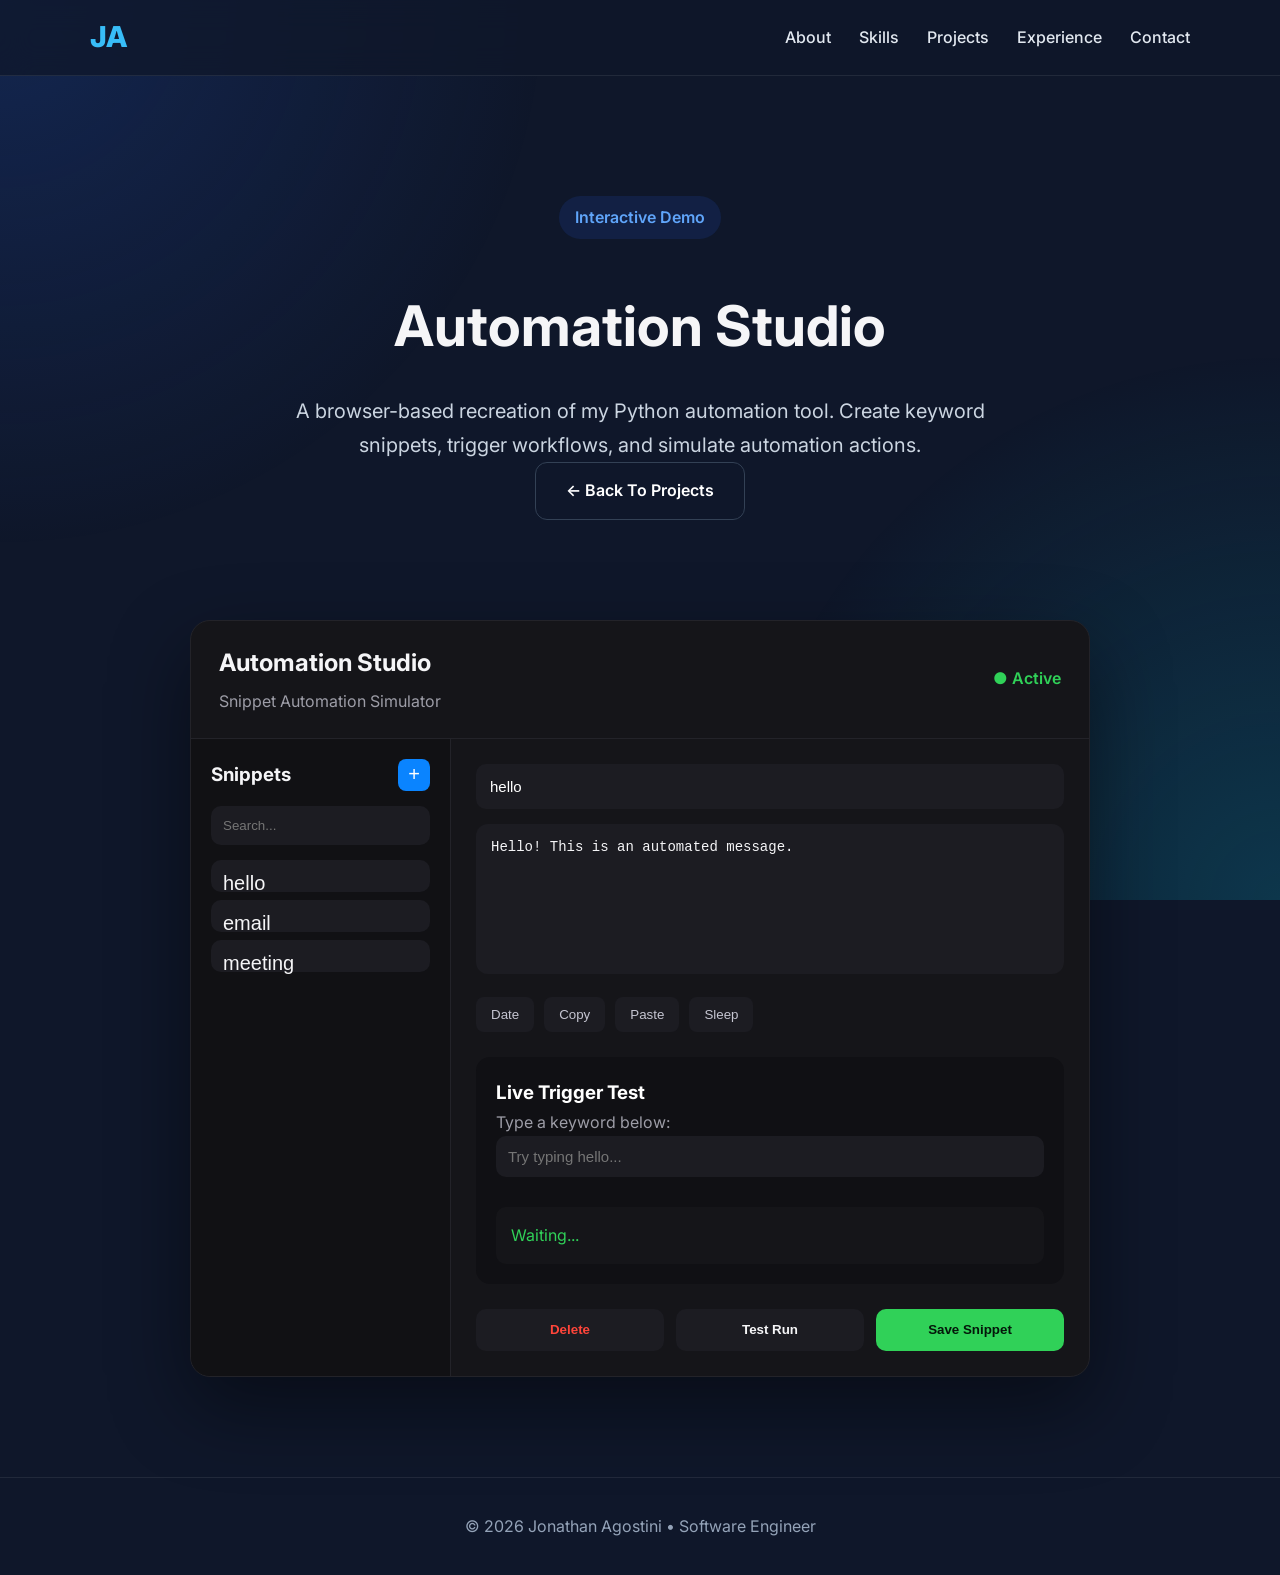
==== automation-studio/index.html @ 2609ab25 "Update index.html header to include title" ====
<!DOCTYPE html>
<html lang="en">
<head>
<meta charset="UTF-8">
<meta name="viewport" content="width=device-width, initial-scale=1.0">

<title>Automation Studio Demo | Jonathan Agostini</title>

<link rel="stylesheet" href="../style.css">
<link rel="stylesheet" href="style.css">

<link rel="preconnect" href="https://fonts.googleapis.com">
<link href="https://fonts.googleapis.com/css2?family=Inter:wght@300;400;500;600;700;800&display=swap" rel="stylesheet">

</head>


<body>


<header class="navbar">

<div class="container">

<h2 class="logo">
JA
</h2>


<nav>

<a href="../index.html#about">About</a>
<a href="../index.html#skills">Skills</a>
<a href="../index.html#projects">Projects</a>
<a href="../index.html#experience">Experience</a>
<a href="../index.html#contact">Contact</a>

</nav>


</div>

</header>





<section class="demo-header">


<div class="container">


<p class="tag">
Interactive Demo
</p>


<h1>
Automation Studio
</h1>


<p class="subtitle">

A browser-based recreation of my Python automation tool.
Create keyword snippets, trigger workflows, and simulate automation actions.

</p>


<a href="../index.html#projects" class="btn secondary">
← Back To Projects
</a>


</div>


</section>






<section class="demo-section">


<div class="automation-window">


<div class="window-header">


<div>

<h2>
Automation Studio
</h2>

<p>
Snippet Automation Simulator
</p>

</div>



<div class="status">

<span id="statusDot">
●
</span>

<span id="statusText">
Active
</span>

</div>


</div>






<div class="studio-body">



<!-- SIDEBAR -->

<div class="sidebar">


<div class="sidebar-title">

<h3>
Snippets
</h3>

<button onclick="newSnippet()">
+
</button>


</div>



<input 
id="search"
placeholder="Search..."
onkeyup="searchSnippets()"
>



<div id="snippetList">


<button onclick="loadSnippet('hello')">
hello
</button>


<button onclick="loadSnippet('email')">
email
</button>


<button onclick="loadSnippet('meeting')">
meeting
</button>



</div>


</div>







<!-- EDITOR -->


<div class="editor">


<input 
id="keyword"
placeholder="Enter Keyword..."
value="hello"
>


<textarea id="script">

Hello! This is an automated message.

</textarea>




<div class="actions">


<button onclick="insertCommand('{date}')">
Date
</button>


<button onclick="insertCommand('{ctrl+c}')">
Copy
</button>


<button onclick="insertCommand('{ctrl+v}')">
Paste
</button>


<button onclick="insertCommand('{sleep:1}')">
Sleep
</button>


</div>





<div class="preview">


<h3>
Live Trigger Test
</h3>


<p>
Type a keyword below:
</p>


<input 
id="triggerBox"
placeholder="Try typing hello..."
onkeyup="checkTrigger()"
>


<div id="result">

Waiting...

</div>


</div>







<div class="buttons">


<button class="delete">
Delete
</button>


<button onclick="testRun()">
Test Run
</button>


<button class="save"
onclick="saveSnippet()">
Save Snippet
</button>


</div>




</div>


</div>


</div>



</section>







<footer>


<div class="container">


<p>
© 2026 Jonathan Agostini • Software Engineer
</p>


</div>


</footer>




<script src="script.js"></script>

</body>

</html>
---- style.css ----
/* ===========================
   Jonathan Agostini Portfolio
   style.css
=========================== */


/* ===========================
   Reset
=========================== */

*{
    margin:0;
    padding:0;
    box-sizing:border-box;
}


html{
    scroll-behavior:smooth;
}


body{

    font-family:'Inter',sans-serif;

    background:#0f172a;

    color:#f8fafc;

    line-height:1.7;

    overflow-x:hidden;

}



/* ===========================
   Background Glow
=========================== */


body::before{

    content:"";

    position:fixed;

    inset:0;

    background:
        radial-gradient(circle at top left,#2563eb33,transparent 35%),
        radial-gradient(circle at bottom right,#06b6d433,transparent 35%);

    z-index:-1;

}



/* ===========================
   Container
=========================== */


.container{

    width:min(1100px,90%);

    margin:auto;

}



/* ===========================
   Navigation
=========================== */


.navbar{

    position:sticky;

    top:0;

    z-index:1000;

    backdrop-filter:blur(15px);

    background:rgba(15,23,42,.75);

    border-bottom:1px solid rgba(255,255,255,.08);

}



.navbar .container{

    display:flex;

    justify-content:space-between;

    align-items:center;

    height:75px;

}



.logo{

    color:#38bdf8;

    font-size:1.8rem;

    font-weight:800;

}



nav{

    display:flex;

    gap:28px;

}



nav a{

    text-decoration:none;

    color:#e2e8f0;

    font-weight:500;

    transition:.3s;

}



nav a:hover,
nav a.active{

    color:#38bdf8;

}



/* ===========================
   Hero Section
=========================== */


.hero{

    min-height:85vh;

    display:flex;

    align-items:center;

}



.hero-content{

    display:flex;

    align-items:center;

}



.hero-text{

    max-width:750px;

}



.tag{

    display:inline-block;

    background:#2563eb22;

    color:#60a5fa;

    padding:8px 16px;

    border-radius:999px;

    font-weight:600;

    margin-bottom:20px;

}



.hero h1{

    font-size:4.2rem;

    line-height:1.05;

    margin-bottom:25px;

}



.subtitle{

    color:#cbd5e1;

    font-size:1.25rem;

    margin-bottom:40px;

    max-width:650px;

}



.hero-buttons{

    display:flex;

    gap:20px;

    flex-wrap:wrap;

}



/* ===========================
   Buttons
=========================== */


.btn{

    position:relative;

    overflow:hidden;

    display:inline-flex;

    align-items:center;

    justify-content:center;

    text-decoration:none;

    padding:14px 30px;

    border-radius:12px;

    font-weight:600;

    transition:.3s;

}



.primary{

    background:#2563eb;

    color:white;

}



.primary:hover{

    transform:translateY(-3px);

    background:#3b82f6;

    box-shadow:0 10px 25px rgba(37,99,235,.45);

}



.secondary{

    border:1px solid #334155;

    color:white;

}



.secondary:hover{

    background:#1e293b;

    transform:translateY(-3px);

}



/* ===========================
   Sections
=========================== */


.section{

    padding:90px 0;

}



.section h2{

    font-size:2.3rem;

    margin-bottom:40px;

}



/* ===========================
   Cards
=========================== */


.card,
.skill-card,
.highlight,
.timeline-item{

    background:#16213b;

    border:1px solid rgba(255,255,255,.08);

    border-radius:20px;

    transition:.35s;

}



.card:hover,
.skill-card:hover,
.highlight:hover,
.timeline-item:hover{

    transform:translateY(-6px);

    border-color:#2563eb;

    box-shadow:0 15px 35px rgba(37,99,235,.15);

}



/* ===========================
   About Card
=========================== */


.card{

    padding:35px;

    backdrop-filter:blur(20px);

}



.card p{

    margin-bottom:18px;

}



.muted{

    color:#94a3b8;

}



/* ===========================
   Skills
=========================== */


.skills-grid{

    display:grid;

    grid-template-columns:repeat(auto-fit,minmax(240px,1fr));

    gap:25px;

}



.skill-card{

    padding:30px;

}



.skill-card h3{

    color:#38bdf8;

    margin-bottom:18px;

}



.skill-card ul{

    padding-left:18px;

}



.skill-card li{

    margin-bottom:10px;

}

/* ===========================
   Projects / Highlights
=========================== */


.highlight-grid{

    display:grid;

    grid-template-columns:repeat(auto-fit,minmax(300px,1fr));

    gap:28px;

    align-items:stretch;

}



.highlight{

    display:flex;

    flex-direction:column;

    padding:30px;

    min-height:390px;

}



/* Project Titles */


.highlight h3{

    color:#38bdf8;

    margin-bottom:18px;

    font-size:1.35rem;

}



/* Project Text */


.highlight p{

    color:#cbd5e1;

    margin-bottom:18px;

}



.highlight strong{

    color:white;

}



/* ===========================
   Technology Badges
=========================== */


.tech-list{

    display:flex;

    flex-wrap:wrap;

    gap:8px;

    margin-top:5px;

    margin-bottom:25px;

}



.tech-list span{

    background:#2563eb22;

    color:#60a5fa;

    padding:6px 12px;

    border-radius:999px;

    font-size:.82rem;

    font-weight:600;

    border:1px solid rgba(96,165,250,.25);

}



/* ===========================
   Project Buttons Fix
=========================== */


.highlight .btn{

    margin-top:20px;

    align-self:flex-start;

}



.highlight .btn.primary{

    min-width:165px;

}



/* ===========================
   Timeline
=========================== */


.timeline{

    display:flex;

    flex-direction:column;

    gap:30px;

}



.timeline-item{

    padding:30px;

    border-left:5px solid #2563eb;

}



.timeline-item h3{

    margin-bottom:5px;

}



.company{

    display:block;

    color:#38bdf8;

    font-weight:600;

    margin-top:8px;

}



.date{

    display:block;

    color:#94a3b8;

    margin:8px 0 20px;

}



.timeline ul{

    padding-left:20px;

}



.timeline li{

    margin-bottom:12px;

    color:#dbe4ef;

}



/* ===========================
   Contact
=========================== */


.contact-card{

    text-align:center;

}



.contact-card p{

    color:#cbd5e1;

    margin-bottom:18px;

}



.contact-buttons{

    margin-top:30px;

    display:flex;

    justify-content:center;

    gap:20px;

    flex-wrap:wrap;

}



/* ===========================
   Footer
=========================== */


footer{

    border-top:1px solid rgba(255,255,255,.08);

    padding:35px 20px;

    text-align:center;

    color:#94a3b8;

}



/* ===========================
   Scrollbar
=========================== */


::-webkit-scrollbar{

    width:10px;

}



::-webkit-scrollbar-track{

    background:#0f172a;

}



::-webkit-scrollbar-thumb{

    background:#2563eb;

    border-radius:10px;

}



::-webkit-scrollbar-thumb:hover{

    background:#3b82f6;

}



/* ===========================
   Scroll Animations
=========================== */


.hidden{

    opacity:0;

    transform:translateY(40px);

    transition:

        opacity .8s ease,

        transform .8s ease;

}



.show{

    opacity:1;

    transform:translateY(0);

}



/* ===========================
   Button Ripple
=========================== */


.ripple{

    position:absolute;

    border-radius:50%;

    transform:scale(0);

    animation:ripple .6s linear;

    background:rgba(255,255,255,.35);

    pointer-events:none;

}



@keyframes ripple{


    to{

        transform:scale(4);

        opacity:0;

    }

}



/* ===========================
   Scroll To Top
=========================== */


.scroll-top{

    position:fixed;

    bottom:25px;

    right:25px;

    width:48px;

    height:48px;

    border:none;

    border-radius:50%;

    background:#2563eb;

    color:white;

    font-size:22px;

    cursor:pointer;

    opacity:0;

    pointer-events:none;

    transition:.3s;

    z-index:999;

}



.scroll-top.visible{

    opacity:1;

    pointer-events:auto;

}



.scroll-top:hover{

    background:#3b82f6;

    transform:translateY(-4px);

}

/* ===========================
   Responsive Tablet
=========================== */


@media(max-width:900px){


    .hero h1{

        font-size:3rem;

    }



    .subtitle{

        font-size:1.1rem;

    }



    nav{

        gap:16px;

    }



    .highlight-grid{

        grid-template-columns:1fr;

    }


}



/* ===========================
   Responsive Mobile
=========================== */


@media(max-width:700px){


    .navbar .container{


        flex-direction:column;


        height:auto;


        padding:18px 0;


        gap:15px;


    }



    nav{


        flex-wrap:wrap;


        justify-content:center;


        gap:15px;


    }



    .hero{


        min-height:70vh;


        text-align:center;


    }



    .hero-content{


        justify-content:center;


    }



    .hero-buttons{


        justify-content:center;


    }



    .hero h1{


        font-size:2.5rem;


    }



    .subtitle{


        font-size:1rem;


    }



    .section{


        padding:70px 0;


    }



    .section h2{


        font-size:2rem;


    }



    .btn{


        width:100%;


        max-width:320px;


    }



    .contact-buttons{


        flex-direction:column;


        align-items:center;


    }



    .card,
    .skill-card,
    .highlight,
    .timeline-item{


        padding:24px;


    }



    .highlight{


        min-height:auto;


    }


}



/* ===========================
   Small Phones
=========================== */


@media(max-width:480px){


    .container{

        width:92%;

    }



    .hero h1{

        font-size:2.1rem;

    }



    .logo{

        font-size:1.5rem;

    }



    nav a{

        font-size:.9rem;

    }



    .section h2{

        font-size:1.8rem;

    }



    .scroll-top{

        width:42px;

        height:42px;

        font-size:18px;

        right:18px;

        bottom:18px;

    }


}
---- automation-studio/style.css ----
Auto tool style
/* ===================================
   AUTOMATION STUDIO DEMO PAGE
   =================================== */


body {
    background: #0b0b0f;
}




/* HEADER */

.demo-header {
    padding: 120px 0 60px;
    text-align: center;
}


.demo-header h1 {
    font-size: 56px;
    margin: 20px 0;
    color: #f5f5f7;
}


.demo-header .subtitle {
    max-width: 700px;
    margin: auto;
}





/* DEMO SECTION */

.demo-section {

    padding: 40px 0 100px;

}





/* MAIN APP WINDOW */

.automation-window {

    width: 900px;
    max-width: 95%;

    margin:auto;

    background:#151519;

    border:1px solid #232329;

    border-radius:20px;

    overflow:hidden;

    box-shadow:
    0 30px 80px rgba(0,0,0,.45);

}







/* WINDOW HEADER */

.window-header {

    display:flex;

    justify-content:space-between;

    align-items:center;

    padding:22px 28px;

    border-bottom:1px solid #232329;

}



.window-header h2 {

    color:#f5f5f7;

    margin:0;

}



.window-header p {

    color:#9d9da7;

    margin-top:5px;

}





.status {

    color:#30d158;

    font-weight:600;

}


#statusDot {

    color:#30d158;

}





/* APP BODY */

.studio-body {

    display:flex;

    min-height:500px;

}





/* SIDEBAR */

.sidebar {

    width:260px;

    background:#111114;

    border-right:1px solid #232329;

    padding:20px;

}





.sidebar-title {

    display:flex;

    justify-content:space-between;

    align-items:center;

}



.sidebar h3 {

    color:#f5f5f7;

}



.sidebar button {

    background:#0a84ff;

    border:none;

    color:white;

    width:32px;

    height:32px;

    border-radius:8px;

    cursor:pointer;

    font-size:20px;

}




.sidebar input {

    width:100%;

    box-sizing:border-box;

    margin:15px 0;

    padding:12px;

    background:#1c1c22;

    border:none;

    border-radius:10px;

    color:white;

}





#snippetList button {


    width:100%;

    text-align:left;

    margin-bottom:8px;

    background:#1c1c22;

    color:#f5f5f7;

    border:none;

    padding:12px;

    border-radius:10px;

    cursor:pointer;

    transition:.2s;

}



#snippetList button:hover {

    background:#0a84ff;

}








/* EDITOR */

.editor {

    flex:1;

    padding:25px;

}




.editor input {


    width:100%;

    box-sizing:border-box;

    padding:14px;

    background:#1c1c22;

    color:white;

    border:none;

    border-radius:10px;

    margin-bottom:15px;

    font-size:15px;

}




textarea {


    width:100%;

    height:150px;

    box-sizing:border-box;

    resize:none;

    background:#1c1c22;

    color:#f5f5f7;

    border:none;

    border-radius:12px;

    padding:15px;

    font-family:monospace;

    font-size:14px;

}





/* ACTION BUTTONS */


.actions {

    display:flex;

    gap:10px;

    margin-top:15px;

    flex-wrap:wrap;

}



.actions button {


    background:#1c1c22;

    border:none;

    color:#c5c5d1;

    padding:10px 15px;

    border-radius:8px;

    cursor:pointer;

}



.actions button:hover {

    background:#0a84ff;

    color:white;

}








/* TEST AREA */


.preview {


    margin-top:25px;

    background:#101014;

    border-radius:14px;

    padding:20px;

}



.preview h3 {

    color:white;

}



.preview p {

    color:#9d9da7;

}




.preview input {


    width:100%;

    box-sizing:border-box;

    padding:12px;

    background:#1c1c22;

    border:none;

    border-radius:10px;

    color:white;

}





#result {


    margin-top:15px;

    padding:15px;

    border-radius:10px;

    background:#151519;

    color:#30d158;

    min-height:20px;

}









/* BOTTOM BUTTONS */


.buttons {

    display:flex;

    gap:12px;

    margin-top:25px;

}



.buttons button {


    flex:1;

    height:42px;

    border:none;

    border-radius:10px;

    cursor:pointer;

    font-weight:600;

}




.delete {

    background:#1c1c22;

    color:#ff453a;

}



.buttons button:nth-child(2){

    background:#1c1c22;

    color:#f5f5f7;

}



.save {

    background:#30d158;

    color:#04170a;

}






/* MOBILE */

@media(max-width:800px){


.studio-body {

    flex-direction:column;

}



.sidebar {

    width:auto;

    border-right:none;

    border-bottom:1px solid #232329;

}


.demo-header h1 {

    font-size:40px;

}


}
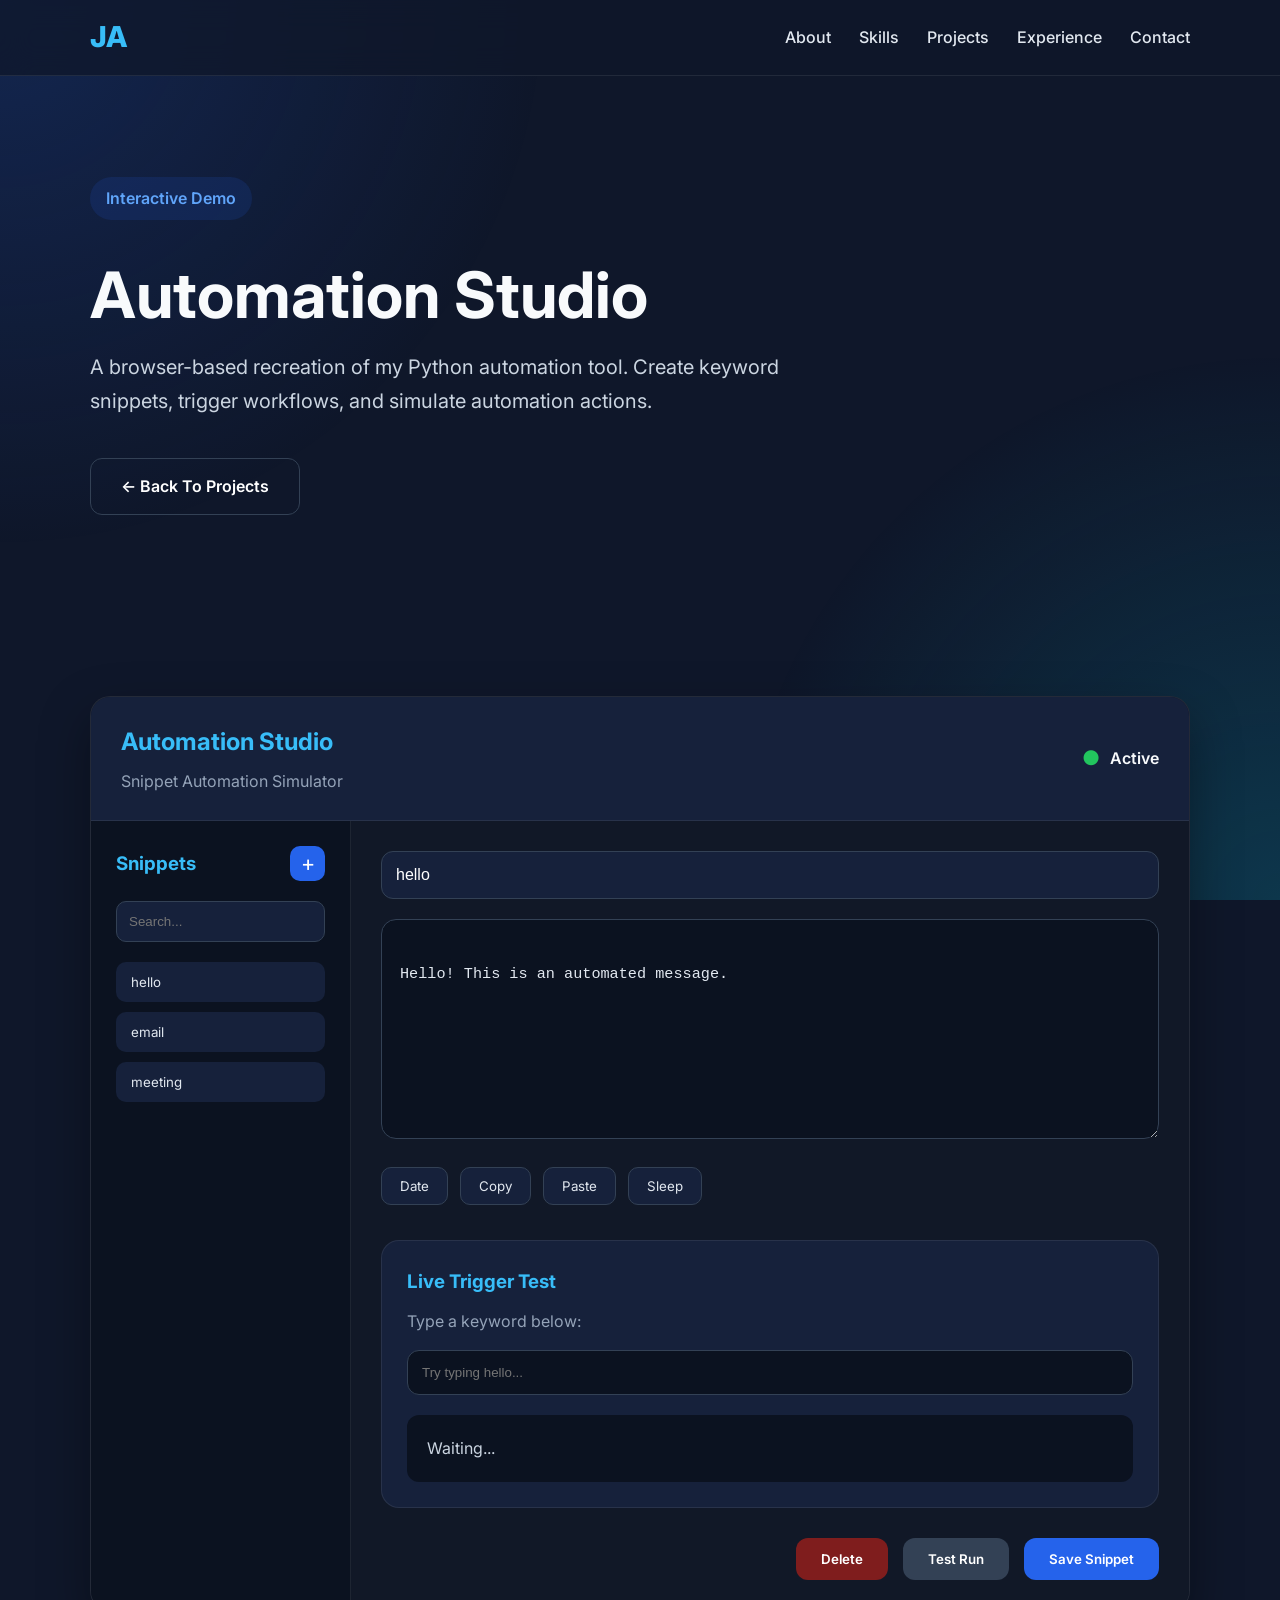
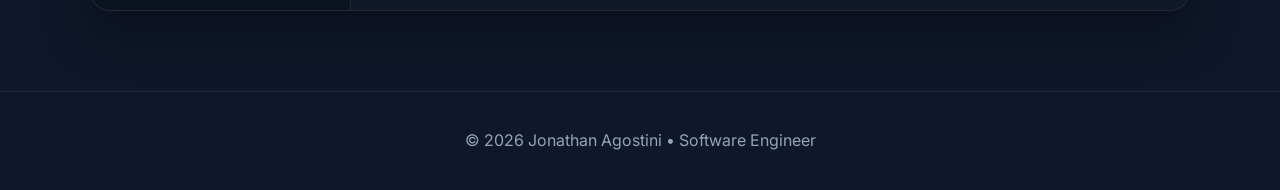
==== commit c124002e: "Add onclick handler to delete button" ====
--- a/automation-studio/index.html
+++ b/automation-studio/index.html
@@ -280,7 +280,9 @@
 <div class="buttons">
 
 
-<button class="delete">
+<button 
+class="delete"
+onclick="deleteSnippet()">
 Delete
 </button>
 
--- a/automation-studio/style.css
+++ b/automation-studio/style.css
@@ -1,83 +1,128 @@
-Auto tool style
-/* ===================================
-   AUTOMATION STUDIO DEMO PAGE
-   =================================== */
-
-
-body {
-    background: #0b0b0f;
-}
-
-
-
-
-/* HEADER */
-
-.demo-header {
-    padding: 120px 0 60px;
-    text-align: center;
-}
-
-
-.demo-header h1 {
-    font-size: 56px;
-    margin: 20px 0;
-    color: #f5f5f7;
-}
-
-
-.demo-header .subtitle {
-    max-width: 700px;
-    margin: auto;
-}
-
-
-
-
-
-/* DEMO SECTION */
-
-.demo-section {
-
-    padding: 40px 0 100px;
-
-}
-
-
-
-
-
-/* MAIN APP WINDOW */
-
-.automation-window {
-
-    width: 900px;
-    max-width: 95%;
+/* ===========================
+   Automation Studio Demo
+   style.css
+=========================== */
+
+
+/* ===========================
+   Reset
+=========================== */
+
+*{
+
+    margin:0;
+
+    padding:0;
+
+    box-sizing:border-box;
+
+}
+
+
+html{
+
+    scroll-behavior:smooth;
+
+}
+
+
+body{
+
+    font-family:'Inter',sans-serif;
+
+    background:#0f172a;
+
+    color:#f8fafc;
+
+    line-height:1.7;
+
+}
+
+
+
+/* ===========================
+   Demo Header
+=========================== */
+
+
+.demo-header{
+
+    min-height:60vh;
+
+    display:flex;
+
+    align-items:center;
+
+}
+
+
+
+.demo-header h1{
+
+    font-size:4rem;
+
+    line-height:1.1;
+
+    margin:20px 0;
+
+}
+
+
+
+.demo-header .subtitle{
+
+    max-width:700px;
+
+}
+
+
+
+/* ===========================
+   Demo Section
+=========================== */
+
+
+.demo-section{
+
+    padding:80px 0;
+
+}
+
+
+
+/* ===========================
+   Automation Window
+=========================== */
+
+
+.automation-window{
+
+    width:min(1100px,95%);
 
     margin:auto;
 
-    background:#151519;
-
-    border:1px solid #232329;
+    background:#111827;
 
     border-radius:20px;
 
     overflow:hidden;
 
+    border:1px solid rgba(255,255,255,.08);
+
     box-shadow:
-    0 30px 80px rgba(0,0,0,.45);
-
-}
-
-
-
-
-
-
-
-/* WINDOW HEADER */
-
-.window-header {
+
+        0 20px 50px rgba(0,0,0,.35);
+
+}
+
+
+
+/* ===========================
+   Window Header
+=========================== */
+
+
+.window-header{
 
     display:flex;
 
@@ -85,495 +130,953 @@
 
     align-items:center;
 
-    padding:22px 28px;
-
-    border-bottom:1px solid #232329;
-
-}
-
-
-
-.window-header h2 {
-
-    color:#f5f5f7;
-
-    margin:0;
-
-}
-
-
-
-.window-header p {
-
-    color:#9d9da7;
-
-    margin-top:5px;
-
-}
-
-
-
-
-
-.status {
-
-    color:#30d158;
+    padding:25px 30px;
+
+    background:#16213b;
+
+    border-bottom:1px solid rgba(255,255,255,.08);
+
+}
+
+
+
+.window-header h2{
+
+    color:#38bdf8;
+
+    margin-bottom:5px;
+
+}
+
+
+
+.window-header p{
+
+    color:#94a3b8;
+
+}
+
+
+
+/* ===========================
+   Status Indicator
+=========================== */
+
+
+.status{
+
+    display:flex;
+
+    align-items:center;
+
+    gap:10px;
 
     font-weight:600;
 
 }
 
 
-#statusDot {
-
-    color:#30d158;
-
-}
-
-
-
-
-
-/* APP BODY */
-
-.studio-body {
+
+#statusDot{
+
+    color:#22c55e;
+
+    font-size:20px;
+
+}
+
+
+
+
+
+/* ===========================
+   Studio Layout
+=========================== */
+
+
+.studio-body{
+
+    display:grid;
+
+    grid-template-columns:260px 1fr;
+
+    min-height:600px;
+
+}
+
+
+
+/* ===========================
+   Sidebar
+=========================== */
+
+
+.sidebar{
+
+    background:#0b1220;
+
+    padding:25px;
+
+    border-right:1px solid rgba(255,255,255,.08);
+
+}
+
+
+
+.sidebar-title{
 
     display:flex;
 
-    min-height:500px;
-
-}
-
-
-
-
-
-/* SIDEBAR */
-
-.sidebar {
-
-    width:260px;
-
-    background:#111114;
-
-    border-right:1px solid #232329;
+    justify-content:space-between;
+
+    align-items:center;
+
+    margin-bottom:20px;
+
+}
+
+
+
+.sidebar-title h3{
+
+    color:#38bdf8;
+
+}
+
+
+
+.sidebar-title button{
+
+    width:35px;
+
+    height:35px;
+
+    border-radius:10px;
+
+    border:none;
+
+    background:#2563eb;
+
+    color:white;
+
+    font-size:22px;
+
+    cursor:pointer;
+
+    transition:.3s;
+
+}
+
+
+
+.sidebar-title button:hover{
+
+    background:#3b82f6;
+
+}
+
+
+
+/* ===========================
+   Search
+=========================== */
+
+
+#search{
+
+    width:100%;
+
+    padding:12px;
+
+    border-radius:10px;
+
+    border:1px solid #334155;
+
+    background:#16213b;
+
+    color:white;
+
+    margin-bottom:20px;
+
+}
+
+
+
+#search:focus{
+
+    outline:none;
+
+    border-color:#38bdf8;
+
+}
+
+
+
+/* ===========================
+   Snippet List
+=========================== */
+
+
+#snippetList{
+
+    display:flex;
+
+    flex-direction:column;
+
+    gap:10px;
+
+}
+
+
+
+#snippetList button{
+
+    text-align:left;
+
+    padding:12px 15px;
+
+    border-radius:10px;
+
+    border:none;
+
+    background:#16213b;
+
+    color:#e2e8f0;
+
+    cursor:pointer;
+
+    transition:.3s;
+
+}
+
+
+
+#snippetList button:hover{
+
+    background:#2563eb;
+
+}
+
+/* ===========================
+   Editor
+=========================== */
+
+
+.editor{
+
+    padding:30px;
+
+    background:#111827;
+
+}
+
+
+
+/* ===========================
+   Inputs
+=========================== */
+
+
+#keyword{
+
+    width:100%;
+
+    padding:14px;
+
+    margin-bottom:20px;
+
+    border-radius:12px;
+
+    border:1px solid #334155;
+
+    background:#16213b;
+
+    color:white;
+
+    font-size:1rem;
+
+}
+
+
+
+#keyword:focus{
+
+    outline:none;
+
+    border-color:#38bdf8;
+
+}
+
+
+
+
+
+/* ===========================
+   Script Text Area
+=========================== */
+
+
+#script{
+
+    width:100%;
+
+    height:220px;
+
+    resize:vertical;
+
+    padding:18px;
+
+    border-radius:15px;
+
+    border:1px solid #334155;
+
+    background:#0b1220;
+
+    color:#e2e8f0;
+
+    font-family:monospace;
+
+    font-size:.95rem;
+
+    line-height:1.6;
+
+}
+
+
+
+#script:focus{
+
+    outline:none;
+
+    border-color:#2563eb;
+
+}
+
+
+
+
+
+/* ===========================
+   Command Buttons
+=========================== */
+
+
+.actions{
+
+    display:flex;
+
+    flex-wrap:wrap;
+
+    gap:12px;
+
+    margin-top:20px;
+
+}
+
+
+
+.actions button{
+
+    padding:10px 18px;
+
+    border-radius:10px;
+
+    border:1px solid #334155;
+
+    background:#16213b;
+
+    color:#e2e8f0;
+
+    cursor:pointer;
+
+    transition:.3s;
+
+}
+
+
+
+.actions button:hover{
+
+    background:#2563eb;
+
+    border-color:#2563eb;
+
+}
+
+
+
+
+
+/* ===========================
+   Live Preview
+=========================== */
+
+
+.preview{
+
+    margin-top:35px;
+
+    padding:25px;
+
+    background:#16213b;
+
+    border-radius:18px;
+
+    border:1px solid rgba(255,255,255,.08);
+
+}
+
+
+
+.preview h3{
+
+    color:#38bdf8;
+
+    margin-bottom:10px;
+
+}
+
+
+
+.preview p{
+
+    color:#94a3b8;
+
+    margin-bottom:15px;
+
+}
+
+
+
+
+
+/* Trigger Input */
+
+
+#triggerBox{
+
+    width:100%;
+
+    padding:14px;
+
+    border-radius:12px;
+
+    border:1px solid #334155;
+
+    background:#0b1220;
+
+    color:white;
+
+    margin-bottom:20px;
+
+}
+
+
+
+#triggerBox:focus{
+
+    outline:none;
+
+    border-color:#38bdf8;
+
+}
+
+
+
+
+
+/* Result Box */
+
+
+#result{
 
     padding:20px;
 
-}
-
-
-
-
-
-.sidebar-title {
+    border-radius:12px;
+
+    background:#0b1220;
+
+    color:#cbd5e1;
+
+    min-height:60px;
 
     display:flex;
 
-    justify-content:space-between;
-
     align-items:center;
 
 }
 
 
 
-.sidebar h3 {
-
-    color:#f5f5f7;
-
-}
-
-
-
-.sidebar button {
-
-    background:#0a84ff;
+
+
+/* ===========================
+   Action Buttons
+=========================== */
+
+
+.buttons{
+
+    display:flex;
+
+    justify-content:flex-end;
+
+    gap:15px;
+
+    margin-top:30px;
+
+}
+
+
+
+.buttons button{
+
+    padding:13px 25px;
+
+    border-radius:12px;
 
     border:none;
 
+    font-weight:600;
+
+    cursor:pointer;
+
+    transition:.3s;
+
+}
+
+
+
+
+
+/* Delete Button */
+
+
+.delete{
+
+    background:#7f1d1d;
+
     color:white;
 
-    width:32px;
-
-    height:32px;
-
-    border-radius:8px;
-
-    cursor:pointer;
-
-    font-size:20px;
-
-}
-
-
-
-
-.sidebar input {
-
-    width:100%;
-
-    box-sizing:border-box;
-
-    margin:15px 0;
-
-    padding:12px;
-
-    background:#1c1c22;
-
-    border:none;
+}
+
+
+
+.delete:hover{
+
+    background:#dc2626;
+
+}
+
+
+
+
+
+/* Test Button */
+
+
+.buttons button:not(.save):not(.delete){
+
+    background:#334155;
+
+    color:white;
+
+}
+
+
+
+.buttons button:not(.save):not(.delete):hover{
+
+    background:#475569;
+
+}
+
+
+
+
+
+/* Save Button */
+
+
+.save{
+
+    background:#2563eb;
+
+    color:white;
+
+}
+
+
+
+.save:hover{
+
+    background:#3b82f6;
+
+    transform:translateY(-2px);
+
+}
+
+
+
+
+
+/* ===========================
+   Mobile Adjustments
+=========================== */
+
+
+@media(max-width:900px){
+
+
+    .studio-body{
+
+        grid-template-columns:1fr;
+
+    }
+
+
+
+    .sidebar{
+
+        border-right:none;
+
+        border-bottom:1px solid rgba(255,255,255,.08);
+
+    }
+
+
+}
+
+/* ===========================
+   Final Polish
+=========================== */
+
+
+/* Smooth Hover Effects */
+
+.automation-window,
+.preview,
+.sidebar,
+.editor{
+
+    transition:.35s ease;
+
+}
+
+
+
+
+/* ===========================
+   Active Snippet Style
+=========================== */
+
+
+#snippetList button.active{
+
+    background:#2563eb;
+
+    color:white;
+
+    border-color:#38bdf8;
+
+}
+
+
+
+
+
+/* ===========================
+   Status States
+=========================== */
+
+
+.status.running #statusDot{
+
+    color:#22c55e;
+
+}
+
+
+.status.error #statusDot{
+
+    color:#ef4444;
+
+}
+
+
+
+
+
+/* ===========================
+   Demo Animations
+=========================== */
+
+
+.automation-window{
+
+    animation:fadeUp .8s ease;
+
+}
+
+
+
+@keyframes fadeUp{
+
+    from{
+
+        opacity:0;
+
+        transform:translateY(40px);
+
+    }
+
+
+    to{
+
+        opacity:1;
+
+        transform:translateY(0);
+
+    }
+
+}
+
+
+
+
+
+/* ===========================
+   Footer Override
+=========================== */
+
+
+footer{
+
+    border-top:1px solid rgba(255,255,255,.08);
+
+    padding:35px 20px;
+
+    text-align:center;
+
+    color:#94a3b8;
+
+}
+
+
+
+
+
+/* ===========================
+   Buttons General Fix
+=========================== */
+
+
+button{
+
+    font-family:'Inter',sans-serif;
+
+}
+
+
+
+button:active{
+
+    transform:scale(.97);
+
+}
+
+
+
+
+
+/* ===========================
+   Scrollbar
+=========================== */
+
+
+::-webkit-scrollbar{
+
+    width:10px;
+
+}
+
+
+
+::-webkit-scrollbar-track{
+
+    background:#0f172a;
+
+}
+
+
+
+::-webkit-scrollbar-thumb{
+
+    background:#2563eb;
 
     border-radius:10px;
 
-    color:white;
-
-}
-
-
-
-
-
-#snippetList button {
-
-
-    width:100%;
-
-    text-align:left;
-
-    margin-bottom:8px;
-
-    background:#1c1c22;
-
-    color:#f5f5f7;
-
-    border:none;
-
-    padding:12px;
-
-    border-radius:10px;
-
-    cursor:pointer;
-
-    transition:.2s;
-
-}
-
-
-
-#snippetList button:hover {
-
-    background:#0a84ff;
-
-}
-
-
-
-
-
-
-
-
-/* EDITOR */
-
-.editor {
-
-    flex:1;
-
-    padding:25px;
-
-}
-
-
-
-
-.editor input {
-
-
-    width:100%;
-
-    box-sizing:border-box;
-
-    padding:14px;
-
-    background:#1c1c22;
-
-    color:white;
-
-    border:none;
-
-    border-radius:10px;
-
-    margin-bottom:15px;
-
-    font-size:15px;
-
-}
-
-
-
-
-textarea {
-
-
-    width:100%;
-
-    height:150px;
-
-    box-sizing:border-box;
-
-    resize:none;
-
-    background:#1c1c22;
-
-    color:#f5f5f7;
-
-    border:none;
-
-    border-radius:12px;
-
-    padding:15px;
-
-    font-family:monospace;
-
-    font-size:14px;
-
-}
-
-
-
-
-
-/* ACTION BUTTONS */
-
-
-.actions {
-
-    display:flex;
-
-    gap:10px;
-
-    margin-top:15px;
-
-    flex-wrap:wrap;
-
-}
-
-
-
-.actions button {
-
-
-    background:#1c1c22;
-
-    border:none;
-
-    color:#c5c5d1;
-
-    padding:10px 15px;
-
-    border-radius:8px;
-
-    cursor:pointer;
-
-}
-
-
-
-.actions button:hover {
-
-    background:#0a84ff;
-
-    color:white;
-
-}
-
-
-
-
-
-
-
-
-/* TEST AREA */
-
-
-.preview {
-
-
-    margin-top:25px;
-
-    background:#101014;
-
-    border-radius:14px;
-
-    padding:20px;
-
-}
-
-
-
-.preview h3 {
-
-    color:white;
-
-}
-
-
-
-.preview p {
-
-    color:#9d9da7;
-
-}
-
-
-
-
-.preview input {
-
-
-    width:100%;
-
-    box-sizing:border-box;
-
-    padding:12px;
-
-    background:#1c1c22;
-
-    border:none;
-
-    border-radius:10px;
-
-    color:white;
-
-}
-
-
-
-
-
-#result {
-
-
-    margin-top:15px;
-
-    padding:15px;
-
-    border-radius:10px;
-
-    background:#151519;
-
-    color:#30d158;
-
-    min-height:20px;
-
-}
-
-
-
-
-
-
-
-
-
-/* BOTTOM BUTTONS */
-
-
-.buttons {
-
-    display:flex;
-
-    gap:12px;
-
-    margin-top:25px;
-
-}
-
-
-
-.buttons button {
-
-
-    flex:1;
-
-    height:42px;
-
-    border:none;
-
-    border-radius:10px;
-
-    cursor:pointer;
-
-    font-weight:600;
-
-}
-
-
-
-
-.delete {
-
-    background:#1c1c22;
-
-    color:#ff453a;
-
-}
-
-
-
-.buttons button:nth-child(2){
-
-    background:#1c1c22;
-
-    color:#f5f5f7;
-
-}
-
-
-
-.save {
-
-    background:#30d158;
-
-    color:#04170a;
-
-}
-
-
-
-
-
-
-/* MOBILE */
-
-@media(max-width:800px){
-
-
-.studio-body {
-
-    flex-direction:column;
-
-}
-
-
-
-.sidebar {
-
-    width:auto;
-
-    border-right:none;
-
-    border-bottom:1px solid #232329;
-
-}
-
-
-.demo-header h1 {
-
-    font-size:40px;
-
-}
-
-
-}
+}
+
+
+
+::-webkit-scrollbar-thumb:hover{
+
+    background:#3b82f6;
+
+}
+
+
+
+
+
+/* ===========================
+   Tablet
+=========================== */
+
+
+@media(max-width:700px){
+
+
+    .demo-header h1{
+
+        font-size:2.8rem;
+
+    }
+
+
+
+    .demo-header{
+
+        text-align:center;
+
+    }
+
+
+
+    .demo-header .btn{
+
+        margin:auto;
+
+    }
+
+
+
+    .window-header{
+
+        flex-direction:column;
+
+        align-items:flex-start;
+
+        gap:15px;
+
+    }
+
+
+
+    .editor{
+
+        padding:20px;
+
+    }
+
+
+
+    .actions button{
+
+        flex:1;
+
+        min-width:120px;
+
+    }
+
+
+
+    .buttons{
+
+        flex-direction:column;
+
+    }
+
+
+
+    .buttons button{
+
+        width:100%;
+
+    }
+
+
+}
+
+
+
+
+
+/* ===========================
+   Small Phones
+=========================== */
+
+
+@media(max-width:480px){
+
+
+    .demo-header h1{
+
+        font-size:2.2rem;
+
+    }
+
+
+
+    .demo-header .subtitle{
+
+        font-size:1rem;
+
+    }
+
+
+
+    .automation-window{
+
+        width:100%;
+
+        border-radius:12px;
+
+    }
+
+
+
+    .window-header{
+
+        padding:20px;
+
+    }
+
+
+
+    .sidebar{
+
+        padding:20px;
+
+    }
+
+
+
+    .editor{
+
+        padding:18px;
+
+    }
+
+
+
+    #script{
+
+        height:180px;
+
+    }
+
+
+
+}
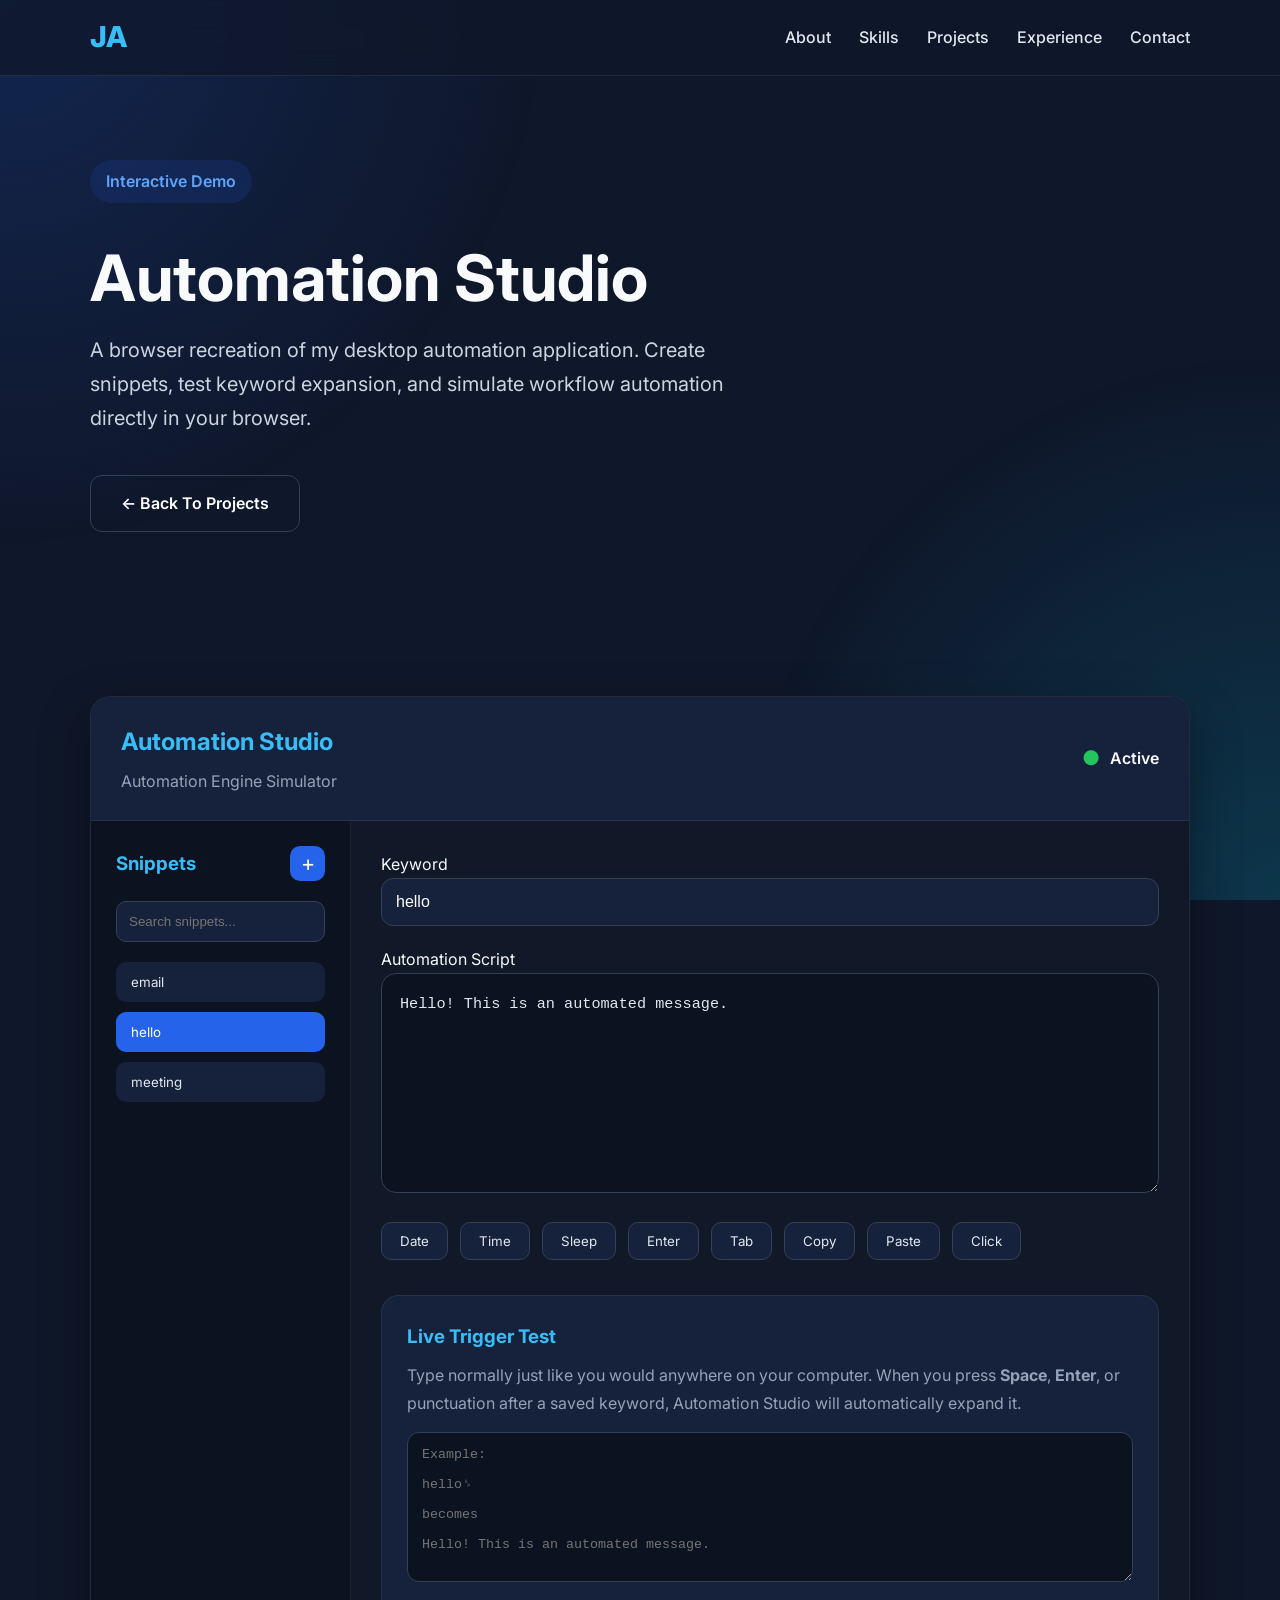
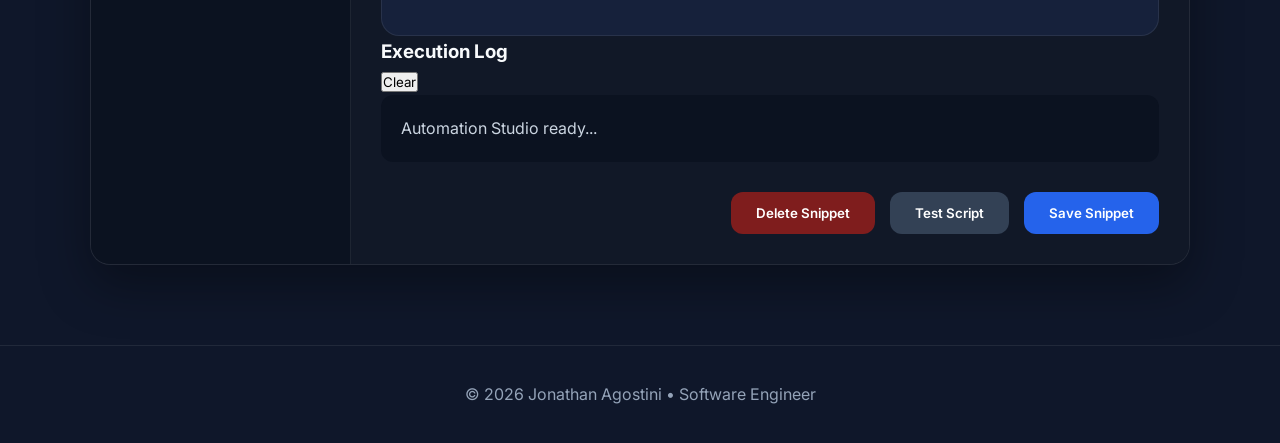
==== commit dd079131: "Revise title and text in index.html Updated the title and various text elements to improve clarity a" ====
--- a/automation-studio/index.html
+++ b/automation-studio/index.html
@@ -1,23 +1,24 @@
-
 <!DOCTYPE html>
 <html lang="en">
+
 <head>
+
 <meta charset="UTF-8">
 <meta name="viewport" content="width=device-width, initial-scale=1.0">
 
-<title>Automation Studio Demo | Jonathan Agostini</title>
+<title>Automation Studio | Jonathan Agostini</title>
 
 <link rel="stylesheet" href="../style.css">
 <link rel="stylesheet" href="style.css">
 
 <link rel="preconnect" href="https://fonts.googleapis.com">
+<link rel="preconnect" href="https://fonts.gstatic.com" crossorigin>
+
 <link href="https://fonts.googleapis.com/css2?family=Inter:wght@300;400;500;600;700;800&display=swap" rel="stylesheet">
 
 </head>
 
-
 <body>
-
 
 <header class="navbar">
 
@@ -26,7 +27,6 @@
 <h2 class="logo">
 JA
 </h2>
-
 
 <nav>
 
@@ -38,62 +38,43 @@
 
 </nav>
 
-
 </div>
 
 </header>
 
-
-
-
-
 <section class="demo-header">
 
-
 <div class="container">
-
 
 <p class="tag">
 Interactive Demo
 </p>
-
 
 <h1>
 Automation Studio
 </h1>
 
-
 <p class="subtitle">
 
-A browser-based recreation of my Python automation tool.
-Create keyword snippets, trigger workflows, and simulate automation actions.
-
-</p>
-
+A browser recreation of my desktop automation application.
+Create snippets, test keyword expansion, and simulate workflow automation
+directly in your browser.
+
+</p>
 
 <a href="../index.html#projects" class="btn secondary">
 ← Back To Projects
 </a>
 
-
-</div>
-
+</div>
 
 </section>
 
-
-
-
-
-
 <section class="demo-section">
 
-
 <div class="automation-window">
 
-
 <div class="window-header">
-
 
 <div>
 
@@ -102,12 +83,10 @@
 </h2>
 
 <p>
-Snippet Automation Simulator
-</p>
-
-</div>
-
-
+Automation Engine Simulator
+</p>
+
+</div>
 
 <div class="status">
 
@@ -116,27 +95,20 @@
 </span>
 
 <span id="statusText">
-Active
+Ready
 </span>
 
 </div>
 
-
-</div>
-
-
-
-
-
+</div>
 
 <div class="studio-body">
 
-
-
-<!-- SIDEBAR -->
+<!-- =========================
+LEFT SIDEBAR
+========================= -->
 
 <div class="sidebar">
-
 
 <div class="sidebar-title">
 
@@ -144,202 +116,198 @@
 Snippets
 </h3>
 
-<button onclick="newSnippet()">
+<button id="newSnippetButton">
 +
 </button>
 
-
-</div>
-
-
-
-<input 
+</div>
+
+<input
+type="text"
 id="search"
-placeholder="Search..."
-onkeyup="searchSnippets()"
+placeholder="Search snippets..."
 >
 
-
-
 <div id="snippetList">
 
-
-<button onclick="loadSnippet('hello')">
-hello
-</button>
-
-
-<button onclick="loadSnippet('email')">
-email
-</button>
-
-
-<button onclick="loadSnippet('meeting')">
-meeting
-</button>
-
-
-
-</div>
-
-
-</div>
-
-
-
-
-
-
-
-<!-- EDITOR -->
-
+<!-- Generated by JavaScript -->
+
+</div>
+
+</div>
+
+<!-- =========================
+EDITOR
+========================= -->
 
 <div class="editor">
 
-
-<input 
+<label>
+Keyword
+</label>
+
+<input
 id="keyword"
-placeholder="Enter Keyword..."
-value="hello"
+type="text"
+placeholder="Trigger keyword..."
 >
 
-
-<textarea id="script">
-
-Hello! This is an automated message.
-
-</textarea>
-
-
-
+<label>
+Automation Script
+</label>
+
+<textarea
+id="script"
+rows="12"
+placeholder="Type your automation script here..."
+></textarea>
 
 <div class="actions">
 
-
-<button onclick="insertCommand('{date}')">
+<button data-command="{date}">
 Date
 </button>
 
-
-<button onclick="insertCommand('{ctrl+c}')">
+<button data-command="{time}">
+Time
+</button>
+
+<button data-command="{sleep:1}">
+Sleep
+</button>
+
+<button data-command="{enter}">
+Enter
+</button>
+
+<button data-command="{tab}">
+Tab
+</button>
+
+<button data-command="{ctrl+c}">
 Copy
 </button>
 
-
-<button onclick="insertCommand('{ctrl+v}')">
+<button data-command="{ctrl+v}">
 Paste
 </button>
 
-
-<button onclick="insertCommand('{sleep:1}')">
-Sleep
-</button>
-
-
-</div>
-
-
-
-
+<button data-command="{click:left}">
+Click
+</button>
+
+</div>
+
+<!-- =========================
+LIVE TRIGGER SIMULATOR
+========================= -->
 
 <div class="preview">
-
 
 <h3>
 Live Trigger Test
 </h3>
 
-
 <p>
-Type a keyword below:
-</p>
-
-
-<input 
+Type normally just like you would anywhere on your computer.
+When you press <strong>Space</strong>, <strong>Enter</strong>, or punctuation after a saved keyword,
+Automation Studio will automatically expand it.
+</p>
+
+<textarea
 id="triggerBox"
-placeholder="Try typing hello..."
-onkeyup="checkTrigger()"
->
-
+rows="8"
+spellcheck="false"
+autocomplete="off"
+autocorrect="off"
+placeholder="Example:
+
+hello␠
+
+becomes
+
+Hello! This is an automated message."
+></textarea>
+
+</div>
+
+<!-- =========================
+EXECUTION OUTPUT
+========================= -->
+
+<div class="output-panel">
+
+<div class="output-header">
+
+<h3>
+Execution Log
+</h3>
+
+<button id="clearLog">
+Clear
+</button>
+
+</div>
 
 <div id="result">
 
-Waiting...
-
-</div>
-
-
-</div>
-
-
-
-
-
-
+Automation Studio ready...
+
+</div>
+
+</div>
+
+<!-- =========================
+BOTTOM BUTTONS
+========================= -->
 
 <div class="buttons">
 
-
-<button 
+<button
 class="delete"
-onclick="deleteSnippet()">
-Delete
-</button>
-
-
-<button onclick="testRun()">
-Test Run
-</button>
-
-
-<button class="save"
-onclick="saveSnippet()">
+id="deleteSnippet">
+
+Delete Snippet
+
+</button>
+
+<button
+id="testRun">
+
+Test Script
+
+</button>
+
+<button
+class="save"
+id="saveSnippet">
+
 Save Snippet
-</button>
-
-
-</div>
-
-
-
-
-</div>
-
-
-</div>
-
-
-</div>
-
-
+
+</button>
+
+</div>
+
+</div>
+
+</div>
+
+</div>
 
 </section>
 
-
-
-
-
-
-
 <footer>
 
-
 <div class="container">
-
 
 <p>
 © 2026 Jonathan Agostini • Software Engineer
 </p>
 
-
-</div>
-
+</div>
 
 </footer>
 
-
-
-
 <script src="script.js"></script>
 
 </body>
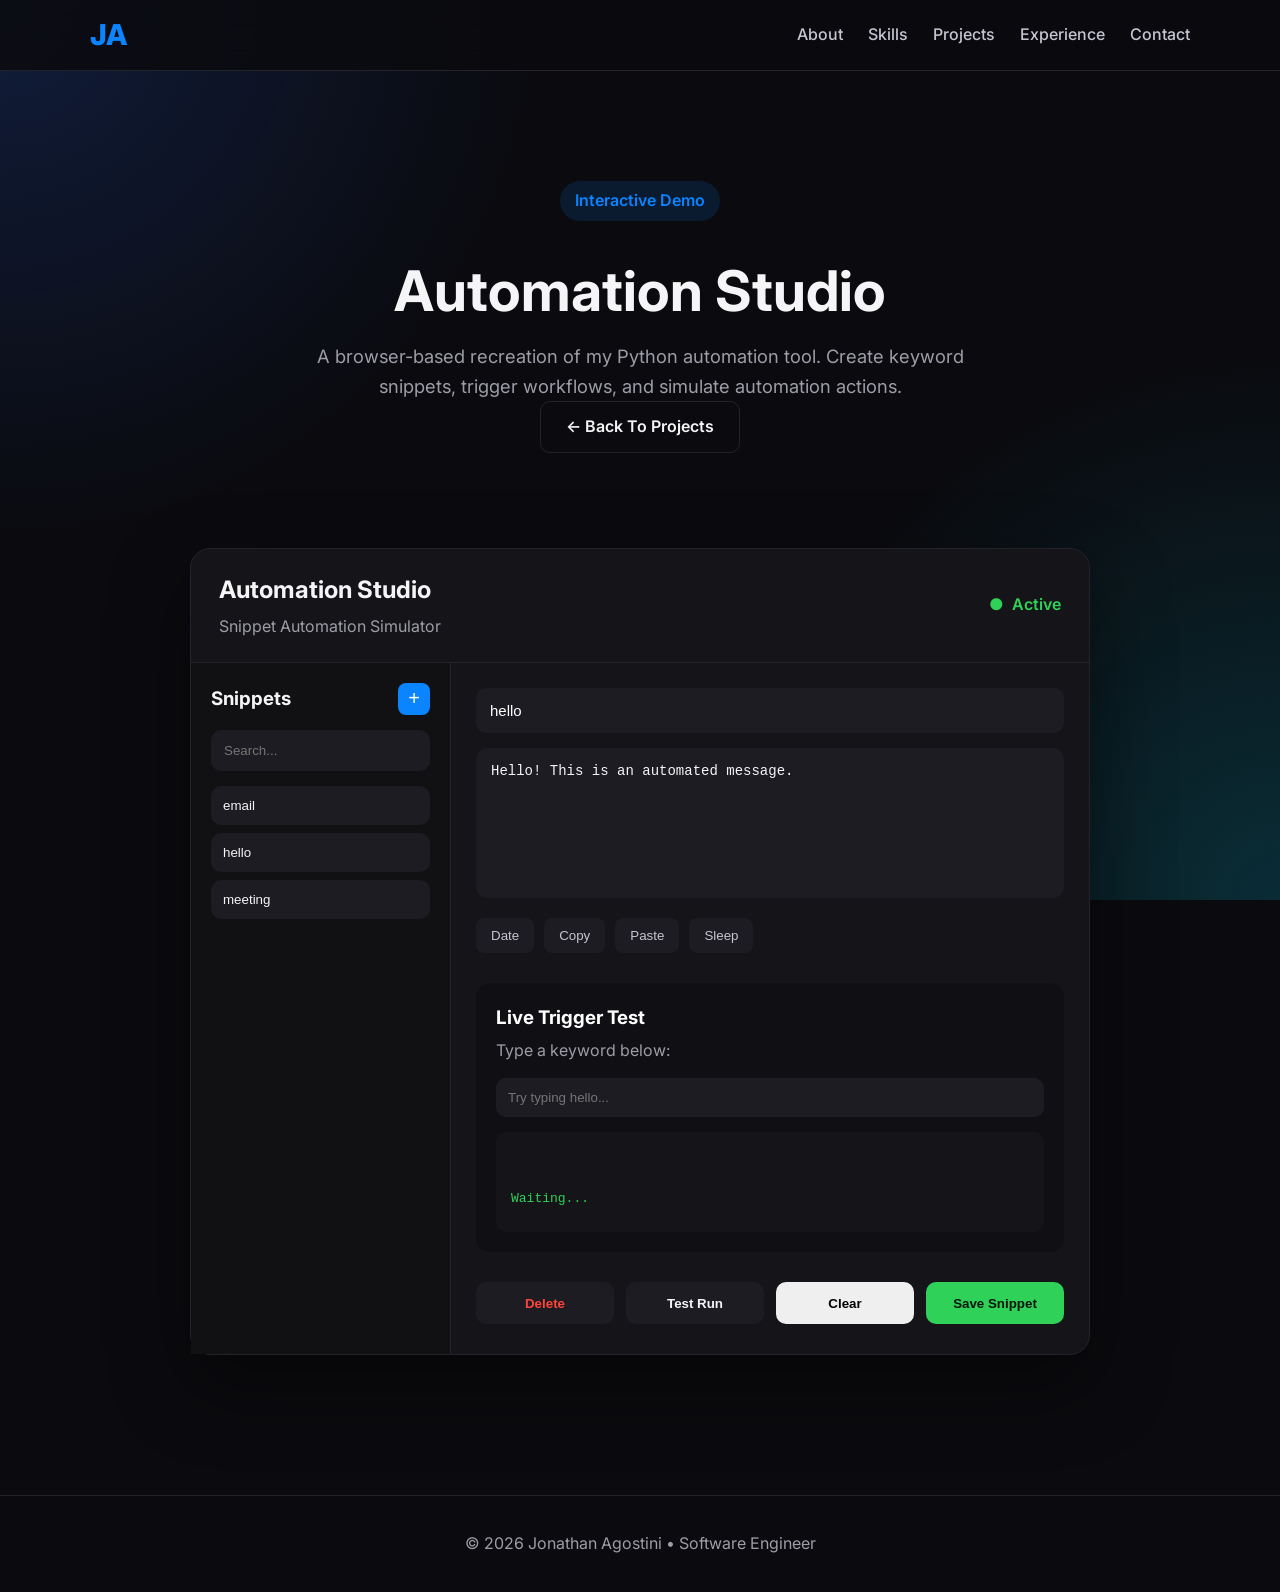
==== commit 6d5c3471: "Update title and descriptions in index.html Updated the title and various text descriptions to bette" ====
--- a/automation-studio/index.html
+++ b/automation-studio/index.html
@@ -1,315 +1,559 @@
 <!DOCTYPE html>
+
 <html lang="en">
 
 <head>
 
 <meta charset="UTF-8">
+
 <meta name="viewport" content="width=device-width, initial-scale=1.0">
 
-<title>Automation Studio | Jonathan Agostini</title>
-
+
+<title>Automation Studio Demo | Jonathan Agostini</title>
+
+
+<!-- Main portfolio style -->
 <link rel="stylesheet" href="../style.css">
+
+<!-- Automation Studio demo style -->
 <link rel="stylesheet" href="style.css">
 
+
 <link rel="preconnect" href="https://fonts.googleapis.com">
-<link rel="preconnect" href="https://fonts.gstatic.com" crossorigin>
 
 <link href="https://fonts.googleapis.com/css2?family=Inter:wght@300;400;500;600;700;800&display=swap" rel="stylesheet">
 
+
 </head>
 
+
 <body>
 
+
+
 <header class="navbar">
 
+
 <div class="container">
 
+
 <h2 class="logo">
+
 JA
+
 </h2>
 
+
+
 <nav>
 
-<a href="../index.html#about">About</a>
-<a href="../index.html#skills">Skills</a>
-<a href="../index.html#projects">Projects</a>
-<a href="../index.html#experience">Experience</a>
-<a href="../index.html#contact">Contact</a>
+
+<a href="../index.html#about">
+About
+</a>
+
+
+<a href="../index.html#skills">
+Skills
+</a>
+
+
+<a href="../index.html#projects">
+Projects
+</a>
+
+
+<a href="../index.html#experience">
+Experience
+</a>
+
+
+<a href="../index.html#contact">
+Contact
+</a>
+
 
 </nav>
 
-</div>
+
+</div>
+
 
 </header>
 
+
+
+
+
+
+
 <section class="demo-header">
 
+
 <div class="container">
 
+
 <p class="tag">
+
 Interactive Demo
+
 </p>
 
+
+
 <h1>
+
 Automation Studio
+
 </h1>
 
+
+
+
 <p class="subtitle">
 
-A browser recreation of my desktop automation application.
-Create snippets, test keyword expansion, and simulate workflow automation
-directly in your browser.
+A browser-based recreation of my Python automation tool.
+
+Create keyword snippets, trigger workflows, and simulate automation actions.
 
 </p>
 
+
+
+
+
 <a href="../index.html#projects" class="btn secondary">
+
 ← Back To Projects
+
 </a>
 
-</div>
+
+
+</div>
+
 
 </section>
 
+<!-- ==========================
+     DEMO APPLICATION WINDOW
+========================== -->
+
+
 <section class="demo-section">
 
+
 <div class="automation-window">
 
+
+
 <div class="window-header">
 
+
 <div>
 
 <h2>
+
 Automation Studio
+
 </h2>
 
+
 <p>
-Automation Engine Simulator
+
+Snippet Automation Simulator
+
 </p>
 
-</div>
+
+</div>
+
+
+
+
 
 <div class="status">
 
+
 <span id="statusDot">
+
 ●
+
 </span>
 
+
 <span id="statusText">
-Ready
+
+Active
+
 </span>
 
-</div>
-
-</div>
+
+</div>
+
+
+
+</div>
+
+
+
+
+
+
+
+
 
 <div class="studio-body">
 
-<!-- =========================
-LEFT SIDEBAR
-========================= -->
+
+
+
+
+
+
+<!-- ==========================
+     SIDEBAR
+========================== -->
+
 
 <div class="sidebar">
 
+
+
 <div class="sidebar-title">
 
+
 <h3>
+
 Snippets
+
 </h3>
 
-<button id="newSnippetButton">
+
+
+<button onclick="newSnippet()">
+
 +
-</button>
-
-</div>
+
+</button>
+
+
+
+</div>
+
+
+
+
 
 <input
-type="text"
+
 id="search"
-placeholder="Search snippets..."
+
+placeholder="Search..."
+
+oninput="searchSnippets()"
+
 >
 
+
+
+
+
+
+<!-- JavaScript fills this -->
+
 <div id="snippetList">
 
-<!-- Generated by JavaScript -->
-
-</div>
-
-</div>
-
-<!-- =========================
-EDITOR
-========================= -->
+
+</div>
+
+
+
+
+</div>
+
+<!-- ==========================
+     EDITOR AREA
+========================== -->
+
 
 <div class="editor">
 
-<label>
-Keyword
-</label>
+
 
 <input
+
 id="keyword"
-type="text"
-placeholder="Trigger keyword..."
+
+placeholder="Enter Keyword..."
+
 >
 
-<label>
-Automation Script
-</label>
-
-<textarea
-id="script"
-rows="12"
-placeholder="Type your automation script here..."
-></textarea>
+
+
+
+
+
+<textarea id="script">
+
+Hello! This is an automated message.
+
+</textarea>
+
+
+
+
+
+
 
 <div class="actions">
 
-<button data-command="{date}">
+
+
+<button 
+onclick="insertCommand('{date}')">
+
 Date
-</button>
-
-<button data-command="{time}">
-Time
-</button>
-
-<button data-command="{sleep:1}">
+
+</button>
+
+
+
+
+<button 
+onclick="insertCommand('{ctrl+c}')">
+
+Copy
+
+</button>
+
+
+
+
+<button 
+onclick="insertCommand('{ctrl+v}')">
+
+Paste
+
+</button>
+
+
+
+
+<button 
+onclick="insertCommand('{sleep:1}')">
+
 Sleep
-</button>
-
-<button data-command="{enter}">
-Enter
-</button>
-
-<button data-command="{tab}">
-Tab
-</button>
-
-<button data-command="{ctrl+c}">
-Copy
-</button>
-
-<button data-command="{ctrl+v}">
-Paste
-</button>
-
-<button data-command="{click:left}">
-Click
-</button>
-
-</div>
-
-<!-- =========================
-LIVE TRIGGER SIMULATOR
-========================= -->
+
+</button>
+
+
+
+</div>
+
+
+
+
+
+
+
+
+
+<!-- ==========================
+     LIVE TRIGGER TEST
+========================== -->
+
 
 <div class="preview">
 
+
+
 <h3>
+
 Live Trigger Test
+
 </h3>
 
+
+
+
 <p>
-Type normally just like you would anywhere on your computer.
-When you press <strong>Space</strong>, <strong>Enter</strong>, or punctuation after a saved keyword,
-Automation Studio will automatically expand it.
+
+Type a keyword below:
+
 </p>
 
-<textarea
+
+
+
+
+<input
+
 id="triggerBox"
-rows="8"
-spellcheck="false"
-autocomplete="off"
-autocorrect="off"
-placeholder="Example:
-
-hello␠
-
-becomes
-
-Hello! This is an automated message."
-></textarea>
-
-</div>
-
-<!-- =========================
-EXECUTION OUTPUT
-========================= -->
-
-<div class="output-panel">
-
-<div class="output-header">
-
-<h3>
-Execution Log
-</h3>
-
-<button id="clearLog">
+
+placeholder="Try typing hello..."
+
+oninput="checkTrigger()"
+
+>
+
+
+
+
+
+
+<div id="result">
+
+Waiting...
+
+</div>
+
+
+
+</div>
+
+
+
+
+
+
+
+
+
+<!-- ==========================
+     CONTROL BUTTONS
+========================== -->
+
+
+<div class="buttons">
+
+
+
+<button
+
+class="delete"
+
+onclick="deleteSnippet()">
+
+Delete
+
+</button>
+
+
+
+
+
+<button
+
+onclick="testRun()">
+
+Test Run
+
+</button>
+
+
+
+
+
+<button
+
+onclick="clearOutput()">
+
 Clear
-</button>
-
-</div>
-
-<div id="result">
-
-Automation Studio ready...
-
-</div>
-
-</div>
-
-<!-- =========================
-BOTTOM BUTTONS
-========================= -->
-
-<div class="buttons">
+
+</button>
+
+
+
+
 
 <button
-class="delete"
-id="deleteSnippet">
-
-Delete Snippet
-
-</button>
-
-<button
-id="testRun">
-
-Test Script
-
-</button>
-
-<button
+
 class="save"
-id="saveSnippet">
+
+onclick="saveSnippet()">
 
 Save Snippet
 
 </button>
 
-</div>
-
-</div>
-
-</div>
-
-</div>
+
+
+
+</div>
+
+
+
+
+
+
+</div>
+
+
+
+
+
+</div>
+
+
+
+
+
+</div>
+
+
+
+
 
 </section>
 
+
+
+
+
+
+
+
+
+<!-- ==========================
+     FOOTER
+========================== -->
+
+
 <footer>
 
+
+
 <div class="container">
 
+
+
 <p>
+
 © 2026 Jonathan Agostini • Software Engineer
+
 </p>
 
-</div>
+
+
+</div>
+
+
 
 </footer>
 
+
+
+
+
+
+
+
 <script src="script.js"></script>
 
+
+
 </body>
 
+
 </html>
--- a/automation-studio/style.css
+++ b/automation-studio/style.css
@@ -1,1082 +1,1393 @@
-/* ===========================
-   Automation Studio Demo
-   style.css
-=========================== */
-
-
-/* ===========================
-   Reset
-=========================== */
+/* ===================================
+   AUTOMATION STUDIO DEMO PAGE
+   UPDATED STYLE PART 1
+=================================== */
+
+
+/* ==========================
+   RESET
+========================== */
 
 *{
-
     margin:0;
-
     padding:0;
-
     box-sizing:border-box;
-
-}
+}
+
+
+
+body{
+
+    background:#0b0b0f;
+
+    color:#f5f5f7;
+
+    font-family:'Inter',sans-serif;
+
+    line-height:1.6;
+
+    overflow-x:hidden;
+
+}
+
+
+
+/* ==========================
+   CONTAINER
+========================== */
+
+
+.container{
+
+    width:min(1100px,92%);
+
+    margin:auto;
+
+}
+
+
+
+/* ==========================
+   NAVBAR
+========================== */
+
+
+.navbar{
+
+    position:sticky;
+
+    top:0;
+
+    z-index:1000;
+
+    background:rgba(11,11,15,.85);
+
+    backdrop-filter:blur(15px);
+
+    border-bottom:1px solid #232329;
+
+}
+
+
+
+.navbar .container{
+
+    height:70px;
+
+    display:flex;
+
+    align-items:center;
+
+    justify-content:space-between;
+
+}
+
+
+
+.logo{
+
+    color:#0a84ff;
+
+    font-size:1.8rem;
+
+    font-weight:800;
+
+}
+
+
+
+nav{
+
+    display:flex;
+
+    gap:25px;
+
+}
+
+
+
+nav a{
+
+    color:#c5c5d1;
+
+    text-decoration:none;
+
+    transition:.2s;
+
+}
+
+
+
+nav a:hover{
+
+    color:#0a84ff;
+
+}
+
+
+
+/* ==========================
+   HEADER
+========================== */
+
+
+.demo-header{
+
+    padding:110px 0 55px;
+
+    text-align:center;
+
+}
+
+
+
+.demo-header h1{
+
+    font-size:56px;
+
+    line-height:1.1;
+
+    margin:20px 0;
+
+    color:#f5f5f7;
+
+}
+
+
+
+.demo-header .subtitle{
+
+    max-width:700px;
+
+    margin:auto;
+
+    color:#9d9da7;
+
+    font-size:1.15rem;
+
+}
+
+
+
+/* ==========================
+   TAG
+========================== */
+
+
+.tag{
+
+    display:inline-block;
+
+    padding:7px 15px;
+
+    border-radius:50px;
+
+    background:#0a84ff22;
+
+    color:#0a84ff;
+
+    font-weight:600;
+
+}
+
+
+
+/* ==========================
+   BUTTON BASE
+========================== */
+
+
+.btn{
+
+    display:inline-flex;
+
+    justify-content:center;
+
+    align-items:center;
+
+    padding:12px 25px;
+
+    border-radius:10px;
+
+    text-decoration:none;
+
+    font-weight:600;
+
+    cursor:pointer;
+
+    transition:.25s;
+
+}
+
+
+
+.primary{
+
+    background:#0a84ff;
+
+    color:white;
+
+}
+
+
+
+.primary:hover{
+
+    transform:translateY(-3px);
+
+    background:#409cff;
+
+}
+
+
+
+.secondary{
+
+    border:1px solid #232329;
+
+    color:#f5f5f7;
+
+}
+
+
+
+.secondary:hover{
+
+    background:#1c1c22;
+
+}
+
+
+
+/* ==========================
+   DEMO SECTION
+========================== */
+
+
+.demo-section{
+
+    padding:40px 0 100px;
+
+}
+
+
+
+/* ==========================
+   MAIN APP WINDOW
+========================== */
+
+
+.automation-window{
+
+    width:900px;
+
+    max-width:95%;
+
+    margin:auto;
+
+    background:#151519;
+
+    border:1px solid #232329;
+
+    border-radius:20px;
+
+    overflow:hidden;
+
+    box-shadow:
+
+    0 30px 80px rgba(0,0,0,.45);
+
+}
+
+
+
+/* ==========================
+   WINDOW HEADER
+========================== */
+
+
+.window-header{
+
+    display:flex;
+
+    justify-content:space-between;
+
+    align-items:center;
+
+    padding:22px 28px;
+
+    border-bottom:1px solid #232329;
+
+}
+
+
+
+.window-header h2{
+
+    color:#f5f5f7;
+
+    margin:0;
+
+}
+
+
+
+.window-header p{
+
+    color:#9d9da7;
+
+    margin-top:5px;
+
+}
+
+
+
+.status{
+
+    color:#30d158;
+
+    font-weight:600;
+
+    display:flex;
+
+    gap:8px;
+
+    align-items:center;
+
+}
+
+
+
+#statusDot{
+
+    color:#30d158;
+
+    animation:pulse 2s infinite;
+
+}
+
+
+
+@keyframes pulse{
+
+    0%{
+        opacity:1;
+    }
+
+    50%{
+        opacity:.4;
+    }
+
+    100%{
+        opacity:1;
+    }
+
+}
+
+
+
+/* ==========================
+   APP BODY
+========================== */
+
+
+.studio-body{
+
+    display:flex;
+
+    min-height:500px;
+
+    height:auto;
+
+}
+
+
+
+/* ==========================
+   SIDEBAR
+========================== */
+
+
+.sidebar{
+
+    width:260px;
+
+    flex-shrink:0;
+
+    background:#111114;
+
+    border-right:1px solid #232329;
+
+    padding:20px;
+
+}
+
+
+
+.sidebar-title{
+
+    display:flex;
+
+    justify-content:space-between;
+
+    align-items:center;
+
+}
+
+
+
+.sidebar h3{
+
+    color:#f5f5f7;
+
+}
+
+
+
+.sidebar-title button{
+
+    background:#0a84ff;
+
+    border:none;
+
+    color:white;
+
+    width:32px;
+
+    height:32px;
+
+    border-radius:8px;
+
+    cursor:pointer;
+
+    font-size:20px;
+
+}
+
+
+
+.sidebar-title button:hover{
+
+    background:#409cff;
+
+}
+
+/* ==========================
+   SIDEBAR SEARCH
+========================== */
+
+
+#search{
+
+    width:100%;
+
+    box-sizing:border-box;
+
+    margin:15px 0;
+
+    padding:12px;
+
+    background:#1c1c22;
+
+    border:1px solid transparent;
+
+    border-radius:10px;
+
+    color:white;
+
+    outline:none;
+
+}
+
+
+
+#search:focus{
+
+    border-color:#0a84ff;
+
+}
+
+
+
+
+
+/* ==========================
+   SNIPPET LIST
+========================== */
+
+
+#snippetList{
+
+    display:flex;
+
+    flex-direction:column;
+
+    gap:8px;
+
+}
+
+
+
+#snippetList button{
+
+    width:100%;
+
+    text-align:left;
+
+    background:#1c1c22;
+
+    color:#f5f5f7;
+
+    border:none;
+
+    padding:12px;
+
+    border-radius:10px;
+
+    cursor:pointer;
+
+    transition:.2s;
+
+}
+
+
+
+#snippetList button:hover{
+
+    background:#0a84ff;
+
+    color:white;
+
+}
+
+
+
+
+
+/* ==========================
+   EDITOR AREA
+========================== */
+
+
+.editor{
+
+    flex:1;
+
+    min-width:0;
+
+    padding:25px;
+
+    display:flex;
+
+    flex-direction:column;
+
+    gap:15px;
+
+}
+
+
+
+
+
+/* ==========================
+   INPUTS
+========================== */
+
+
+#keyword{
+
+    width:100%;
+
+    box-sizing:border-box;
+
+    padding:14px;
+
+    background:#1c1c22;
+
+    color:white;
+
+    border:none;
+
+    border-radius:10px;
+
+    font-size:15px;
+
+    outline:none;
+
+}
+
+
+
+#keyword:focus{
+
+    outline:1px solid #0a84ff;
+
+}
+
+
+
+
+
+/* ==========================
+   SCRIPT TEXT AREA
+========================== */
+
+
+#script{
+
+    width:100%;
+
+    height:150px;
+
+    min-height:150px;
+
+    resize:none;
+
+    box-sizing:border-box;
+
+    background:#1c1c22;
+
+    color:#f5f5f7;
+
+    border:none;
+
+    border-radius:12px;
+
+    padding:15px;
+
+    font-family:monospace;
+
+    font-size:14px;
+
+    outline:none;
+
+}
+
+
+
+#script:focus{
+
+    outline:1px solid #0a84ff;
+
+}
+
+
+
+
+
+/* ==========================
+   COMMAND BUTTONS
+========================== */
+
+
+.actions{
+
+    display:flex;
+
+    gap:10px;
+
+    margin-top:5px;
+
+    flex-wrap:wrap;
+
+}
+
+
+
+.actions button{
+
+    background:#1c1c22;
+
+    border:none;
+
+    color:#c5c5d1;
+
+    padding:10px 15px;
+
+    border-radius:8px;
+
+    cursor:pointer;
+
+    transition:.2s;
+
+}
+
+
+
+.actions button:hover{
+
+    background:#0a84ff;
+
+    color:white;
+
+}
+
+
+
+
+
+/* ==========================
+   PREVIEW AREA
+========================== */
+
+
+.preview{
+
+    margin-top:15px;
+
+    background:#101014;
+
+    border-radius:14px;
+
+    padding:20px;
+
+}
+
+
+
+.preview h3{
+
+    color:white;
+
+    margin-bottom:5px;
+
+}
+
+
+
+.preview p{
+
+    color:#9d9da7;
+
+    margin-bottom:15px;
+
+}
+
+
+
+
+
+/* ==========================
+   TRIGGER BOX
+========================== */
+
+
+#triggerBox{
+
+    width:100%;
+
+    box-sizing:border-box;
+
+    padding:12px;
+
+    background:#1c1c22;
+
+    color:white;
+
+    border:none;
+
+    border-radius:10px;
+
+    outline:none;
+
+}
+
+
+
+#triggerBox:focus{
+
+    outline:1px solid #0a84ff;
+
+}
+
+
+
+
+
+/* ==========================
+   RESULT OUTPUT
+========================== */
+
+
+#result{
+
+    margin-top:15px;
+
+    padding:15px;
+
+    border-radius:10px;
+
+    background:#151519;
+
+    color:#30d158;
+
+    min-height:45px;
+
+    max-height:100px;
+
+    overflow:hidden;
+
+    font-family:monospace;
+
+    white-space:pre-wrap;
+
+}
+
+
+
+
+
+/* ==========================
+   BOTTOM BUTTON AREA
+========================== */
+
+
+.buttons{
+
+    display:flex;
+
+    gap:12px;
+
+    margin-top:15px;
+
+    padding-bottom:5px;
+
+}
+
+
+
+.buttons button{
+
+    flex:1;
+
+    height:42px;
+
+    border:none;
+
+    border-radius:10px;
+
+    cursor:pointer;
+
+    font-weight:600;
+
+    transition:.2s;
+
+}
+
+
+
+
+
+/* DELETE */
+
+
+.delete{
+
+    background:#1c1c22;
+
+    color:#ff453a;
+
+}
+
+
+
+.delete:hover{
+
+    background:#ff453a;
+
+    color:white;
+
+}
+
+
+
+
+
+/* TEST BUTTON */
+
+
+.buttons button:nth-child(2){
+
+    background:#1c1c22;
+
+    color:#f5f5f7;
+
+}
+
+
+
+.buttons button:nth-child(2):hover{
+
+    background:#33333b;
+
+}
+
+
+
+
+
+/* SAVE */
+
+
+.save{
+
+    background:#30d158;
+
+    color:#04170a;
+
+}
+
+
+
+.save:hover{
+
+    background:#34e36a;
+
+}
+
+
+
+
+
+/* ==========================
+   KEEP APP COMPACT
+========================== */
+
+
+.automation-window{
+
+    overflow:visible;
+
+}
+
+
+
+.studio-body{
+
+    overflow:visible;
+
+}
+
+
+
+.editor{
+
+    overflow:visible;
+
+}
+
+
+
+
+
+/* Prevent browser from
+   shrinking controls */
+
+.actions button,
+.buttons button,
+.sidebar button{
+
+    flex-shrink:0;
+
+}
+
+/* ==========================
+   FOOTER
+========================== */
+
+
+footer{
+
+    border-top:1px solid #232329;
+
+    padding:35px 0;
+
+    text-align:center;
+
+    color:#9d9da7;
+
+}
+
+
+
+
+
+/* ==========================
+   PAGE SPACING FIXES
+========================== */
+
+
+/*
+   Keeps the demo a fixed app-like
+   window instead of becoming a
+   giant stretched webpage
+*/
+
+
+.demo-section{
+
+    display:flex;
+
+    justify-content:center;
+
+}
+
+
+
+.automation-window{
+
+    margin-bottom:40px;
+
+}
+
+
+
+/*
+   Prevents buttons from being
+   pushed outside the window
+*/
+
+
+.editor{
+
+    min-height:0;
+
+}
+
+
+
+.buttons{
+
+    flex-shrink:0;
+
+}
+
+
+
+
+
+/* ==========================
+   MOBILE LAYOUT
+========================== */
+
+
+@media(max-width:900px){
+
+
+    .studio-body{
+
+        flex-direction:column;
+
+    }
+
+
+
+    .sidebar{
+
+        width:100%;
+
+        border-right:none;
+
+        border-bottom:1px solid #232329;
+
+    }
+
+
+
+    .demo-header h1{
+
+        font-size:42px;
+
+    }
+
+
+
+    .automation-window{
+
+        width:95%;
+
+    }
+
+
+
+}
+
+
+
+
+
+@media(max-width:650px){
+
+
+    .navbar .container{
+
+        height:auto;
+
+        padding:15px 0;
+
+        flex-direction:column;
+
+        gap:15px;
+
+    }
+
+
+
+    nav{
+
+        flex-wrap:wrap;
+
+        justify-content:center;
+
+    }
+
+
+
+    .demo-header{
+
+        padding:70px 0 40px;
+
+    }
+
+
+
+    .demo-header h1{
+
+        font-size:34px;
+
+    }
+
+
+
+    .demo-header .subtitle{
+
+        font-size:1rem;
+
+    }
+
+
+
+    .window-header{
+
+        flex-direction:column;
+
+        align-items:flex-start;
+
+        gap:15px;
+
+    }
+
+
+
+    .editor{
+
+        padding:20px;
+
+    }
+
+
+
+    .actions{
+
+        gap:8px;
+
+    }
+
+
+
+    .actions button{
+
+        flex:1;
+
+        min-width:120px;
+
+    }
+
+
+
+    .buttons{
+
+        flex-direction:column;
+
+    }
+
+
+
+    .buttons button{
+
+        width:100%;
+
+    }
+
+
+}
+
+
+
+
+
+/* ==========================
+   SMALL PHONES
+========================== */
+
+
+@media(max-width:420px){
+
+
+    .sidebar{
+
+        padding:15px;
+
+    }
+
+
+
+    .editor{
+
+        padding:15px;
+
+    }
+
+
+
+    .demo-header h1{
+
+        font-size:30px;
+
+    }
+
+
+
+    .actions button{
+
+        width:100%;
+
+    }
+
+
+
+}
+
+
+
+
+
+/* ==========================
+   SCROLLBAR ONLY FOR PAGE
+========================== */
+
+
+/*
+   Important:
+   The app itself has no scroll.
+   The website page can scroll normally.
+*/
 
 
 html{
 
-    scroll-behavior:smooth;
-
-}
+    overflow-y:auto;
+
+}
+
 
 
 body{
 
-    font-family:'Inter',sans-serif;
-
-    background:#0f172a;
-
-    color:#f8fafc;
-
-    line-height:1.7;
-
-}
-
-
-
-/* ===========================
-   Demo Header
-=========================== */
-
-
-.demo-header{
-
-    min-height:60vh;
-
-    display:flex;
-
-    align-items:center;
-
-}
-
-
-
-.demo-header h1{
-
-    font-size:4rem;
-
-    line-height:1.1;
-
-    margin:20px 0;
-
-}
-
-
-
-.demo-header .subtitle{
-
-    max-width:700px;
-
-}
-
-
-
-/* ===========================
-   Demo Section
-=========================== */
-
-
-.demo-section{
-
-    padding:80px 0;
-
-}
-
-
-
-/* ===========================
-   Automation Window
-=========================== */
+    overflow-x:hidden;
+
+}
+
+
+
+
+
+/* ==========================
+   CLEAN GLASS EFFECT
+========================== */
 
 
 .automation-window{
 
-    width:min(1100px,95%);
-
-    margin:auto;
-
-    background:#111827;
-
-    border-radius:20px;
-
-    overflow:hidden;
-
-    border:1px solid rgba(255,255,255,.08);
-
-    box-shadow:
-
-        0 20px 50px rgba(0,0,0,.35);
-
-}
-
-
-
-/* ===========================
-   Window Header
-=========================== */
-
-
-.window-header{
-
-    display:flex;
-
-    justify-content:space-between;
-
-    align-items:center;
-
-    padding:25px 30px;
-
-    background:#16213b;
-
-    border-bottom:1px solid rgba(255,255,255,.08);
-
-}
-
-
-
-.window-header h2{
-
-    color:#38bdf8;
-
-    margin-bottom:5px;
-
-}
-
-
-
-.window-header p{
-
-    color:#94a3b8;
-
-}
-
-
-
-/* ===========================
-   Status Indicator
-=========================== */
-
-
-.status{
-
-    display:flex;
-
-    align-items:center;
-
-    gap:10px;
-
-    font-weight:600;
-
-}
-
-
-
-#statusDot{
-
-    color:#22c55e;
-
-    font-size:20px;
-
-}
-
-
-
-
-
-/* ===========================
-   Studio Layout
-=========================== */
-
-
-.studio-body{
-
-    display:grid;
-
-    grid-template-columns:260px 1fr;
-
-    min-height:600px;
-
-}
-
-
-
-/* ===========================
-   Sidebar
-=========================== */
-
-
-.sidebar{
-
-    background:#0b1220;
-
-    padding:25px;
-
-    border-right:1px solid rgba(255,255,255,.08);
-
-}
-
-
-
-.sidebar-title{
-
-    display:flex;
-
-    justify-content:space-between;
-
-    align-items:center;
-
-    margin-bottom:20px;
-
-}
-
-
-
-.sidebar-title h3{
-
-    color:#38bdf8;
-
-}
-
-
-
-.sidebar-title button{
-
-    width:35px;
-
-    height:35px;
-
-    border-radius:10px;
-
-    border:none;
-
-    background:#2563eb;
-
-    color:white;
-
-    font-size:22px;
-
-    cursor:pointer;
-
-    transition:.3s;
-
-}
-
-
-
-.sidebar-title button:hover{
-
-    background:#3b82f6;
-
-}
-
-
-
-/* ===========================
-   Search
-=========================== */
-
-
-#search{
-
-    width:100%;
-
-    padding:12px;
-
-    border-radius:10px;
-
-    border:1px solid #334155;
-
-    background:#16213b;
-
-    color:white;
-
-    margin-bottom:20px;
-
-}
-
-
-
-#search:focus{
-
-    outline:none;
-
-    border-color:#38bdf8;
-
-}
-
-
-
-/* ===========================
-   Snippet List
-=========================== */
-
-
-#snippetList{
-
-    display:flex;
-
-    flex-direction:column;
-
-    gap:10px;
-
-}
-
-
-
-#snippetList button{
-
-    text-align:left;
-
-    padding:12px 15px;
-
-    border-radius:10px;
-
-    border:none;
-
-    background:#16213b;
-
-    color:#e2e8f0;
-
-    cursor:pointer;
-
-    transition:.3s;
-
-}
-
-
-
-#snippetList button:hover{
-
-    background:#2563eb;
-
-}
-
-/* ===========================
-   Editor
-=========================== */
-
-
-.editor{
-
-    padding:30px;
-
-    background:#111827;
-
-}
-
-
-
-/* ===========================
-   Inputs
-=========================== */
-
-
-#keyword{
-
-    width:100%;
-
-    padding:14px;
-
-    margin-bottom:20px;
-
-    border-radius:12px;
-
-    border:1px solid #334155;
-
-    background:#16213b;
-
-    color:white;
-
-    font-size:1rem;
-
-}
-
-
-
-#keyword:focus{
-
-    outline:none;
-
-    border-color:#38bdf8;
-
-}
-
-
-
-
-
-/* ===========================
-   Script Text Area
-=========================== */
-
-
+    backdrop-filter:blur(20px);
+
+}
+
+
+
+
+
+/* ==========================
+   HOVER POLISH
+========================== */
+
+
+#snippetList button,
+.actions button,
+.buttons button{
+
+    transform:translateY(0);
+
+}
+
+
+
+#snippetList button:hover,
+.actions button:hover,
+.buttons button:hover{
+
+    transform:translateY(-2px);
+
+}
+
+
+
+
+
+/* ==========================
+   FINAL ALIGNMENT FIX
+========================== */
+
+
+/*
+   Stops the editor area from
+   forcing the app taller than
+   the visible demo window
+*/
+
+
+.editor textarea,
 #script{
 
-    width:100%;
-
-    height:220px;
-
-    resize:vertical;
-
-    padding:18px;
-
-    border-radius:15px;
-
-    border:1px solid #334155;
-
-    background:#0b1220;
-
-    color:#e2e8f0;
-
-    font-family:monospace;
-
-    font-size:.95rem;
-
-    line-height:1.6;
-
-}
-
-
-
-#script:focus{
-
-    outline:none;
-
-    border-color:#2563eb;
-
-}
-
-
-
-
-
-/* ===========================
-   Command Buttons
-=========================== */
-
-
-.actions{
-
-    display:flex;
-
-    flex-wrap:wrap;
-
-    gap:12px;
-
-    margin-top:20px;
-
-}
-
-
-
-.actions button{
-
-    padding:10px 18px;
-
-    border-radius:10px;
-
-    border:1px solid #334155;
-
-    background:#16213b;
-
-    color:#e2e8f0;
-
-    cursor:pointer;
-
-    transition:.3s;
-
-}
-
-
-
-.actions button:hover{
-
-    background:#2563eb;
-
-    border-color:#2563eb;
-
-}
-
-
-
-
-
-/* ===========================
-   Live Preview
-=========================== */
+    flex-shrink:0;
+
+}
+
 
 
 .preview{
 
-    margin-top:35px;
-
-    padding:25px;
-
-    background:#16213b;
-
-    border-radius:18px;
-
-    border:1px solid rgba(255,255,255,.08);
-
-}
-
-
-
-.preview h3{
-
-    color:#38bdf8;
-
-    margin-bottom:10px;
-
-}
-
-
-
-.preview p{
-
-    color:#94a3b8;
-
-    margin-bottom:15px;
-
-}
-
-
-
-
-
-/* Trigger Input */
-
-
-#triggerBox{
-
-    width:100%;
-
-    padding:14px;
-
-    border-radius:12px;
-
-    border:1px solid #334155;
-
-    background:#0b1220;
-
-    color:white;
-
-    margin-bottom:20px;
-
-}
-
-
-
-#triggerBox:focus{
-
-    outline:none;
-
-    border-color:#38bdf8;
-
-}
-
-
-
-
-
-/* Result Box */
-
-
-#result{
-
-    padding:20px;
-
-    border-radius:12px;
-
-    background:#0b1220;
-
-    color:#cbd5e1;
-
-    min-height:60px;
-
-    display:flex;
-
-    align-items:center;
-
-}
-
-
-
-
-
-/* ===========================
-   Action Buttons
-=========================== */
+    flex-shrink:0;
+
+}
+
+
+
+/*
+   Keeps bottom controls visible
+*/
 
 
 .buttons{
 
-    display:flex;
-
-    justify-content:flex-end;
-
-    gap:15px;
-
-    margin-top:30px;
-
-}
-
-
-
-.buttons button{
-
-    padding:13px 25px;
-
-    border-radius:12px;
-
-    border:none;
-
-    font-weight:600;
-
-    cursor:pointer;
-
-    transition:.3s;
-
-}
-
-
-
-
-
-/* Delete Button */
-
-
-.delete{
-
-    background:#7f1d1d;
-
-    color:white;
-
-}
-
-
-
-.delete:hover{
-
-    background:#dc2626;
-
-}
-
-
-
-
-
-/* Test Button */
-
-
-.buttons button:not(.save):not(.delete){
-
-    background:#334155;
-
-    color:white;
-
-}
-
-
-
-.buttons button:not(.save):not(.delete):hover{
-
-    background:#475569;
-
-}
-
-
-
-
-
-/* Save Button */
-
-
-.save{
-
-    background:#2563eb;
-
-    color:white;
-
-}
-
-
-
-.save:hover{
-
-    background:#3b82f6;
-
-    transform:translateY(-2px);
-
-}
-
-
-
-
-
-/* ===========================
-   Mobile Adjustments
-=========================== */
-
-
-@media(max-width:900px){
-
-
-    .studio-body{
-
-        grid-template-columns:1fr;
-
-    }
-
-
-
-    .sidebar{
-
-        border-right:none;
-
-        border-bottom:1px solid rgba(255,255,255,.08);
-
-    }
-
-
-}
-
-/* ===========================
-   Final Polish
-=========================== */
-
-
-/* Smooth Hover Effects */
-
-.automation-window,
-.preview,
-.sidebar,
-.editor{
-
-    transition:.35s ease;
-
-}
-
-
-
-
-/* ===========================
-   Active Snippet Style
-=========================== */
-
-
-#snippetList button.active{
-
-    background:#2563eb;
-
-    color:white;
-
-    border-color:#38bdf8;
-
-}
-
-
-
-
-
-/* ===========================
-   Status States
-=========================== */
-
-
-.status.running #statusDot{
-
-    color:#22c55e;
-
-}
-
-
-.status.error #statusDot{
-
-    color:#ef4444;
-
-}
-
-
-
-
-
-/* ===========================
-   Demo Animations
-=========================== */
-
-
-.automation-window{
-
-    animation:fadeUp .8s ease;
-
-}
-
-
-
-@keyframes fadeUp{
-
-    from{
-
-        opacity:0;
-
-        transform:translateY(40px);
-
-    }
-
-
-    to{
-
-        opacity:1;
-
-        transform:translateY(0);
-
-    }
-
-}
-
-
-
-
-
-/* ===========================
-   Footer Override
-=========================== */
-
-
-footer{
-
-    border-top:1px solid rgba(255,255,255,.08);
-
-    padding:35px 20px;
-
-    text-align:center;
-
-    color:#94a3b8;
-
-}
-
-
-
-
-
-/* ===========================
-   Buttons General Fix
-=========================== */
-
-
-button{
-
-    font-family:'Inter',sans-serif;
-
-}
-
-
-
-button:active{
-
-    transform:scale(.97);
-
-}
-
-
-
-
-
-/* ===========================
-   Scrollbar
-=========================== */
-
-
-::-webkit-scrollbar{
-
-    width:10px;
-
-}
-
-
-
-::-webkit-scrollbar-track{
-
-    background:#0f172a;
-
-}
-
-
-
-::-webkit-scrollbar-thumb{
-
-    background:#2563eb;
-
-    border-radius:10px;
-
-}
-
-
-
-::-webkit-scrollbar-thumb:hover{
-
-    background:#3b82f6;
-
-}
-
-
-
-
-
-/* ===========================
-   Tablet
-=========================== */
-
-
-@media(max-width:700px){
-
-
-    .demo-header h1{
-
-        font-size:2.8rem;
-
-    }
-
-
-
-    .demo-header{
-
-        text-align:center;
-
-    }
-
-
-
-    .demo-header .btn{
-
-        margin:auto;
-
-    }
-
-
-
-    .window-header{
-
-        flex-direction:column;
-
-        align-items:flex-start;
-
-        gap:15px;
-
-    }
-
-
-
-    .editor{
-
-        padding:20px;
-
-    }
-
-
-
-    .actions button{
-
-        flex:1;
-
-        min-width:120px;
-
-    }
-
-
-
-    .buttons{
-
-        flex-direction:column;
-
-    }
-
-
-
-    .buttons button{
-
-        width:100%;
-
-    }
-
-
-}
-
-
-
-
-
-/* ===========================
-   Small Phones
-=========================== */
-
-
-@media(max-width:480px){
-
-
-    .demo-header h1{
-
-        font-size:2.2rem;
-
-    }
-
-
-
-    .demo-header .subtitle{
-
-        font-size:1rem;
-
-    }
-
-
-
-    .automation-window{
-
-        width:100%;
-
-        border-radius:12px;
-
-    }
-
-
-
-    .window-header{
-
-        padding:20px;
-
-    }
-
-
-
-    .sidebar{
-
-        padding:20px;
-
-    }
-
-
-
-    .editor{
-
-        padding:18px;
-
-    }
-
-
-
-    #script{
-
-        height:180px;
-
-    }
-
-
-
-}
+    position:relative;
+
+    z-index:5;
+
+}
+
+
+
+/* ==========================
+   END AUTOMATION STUDIO STYLE
+========================== */
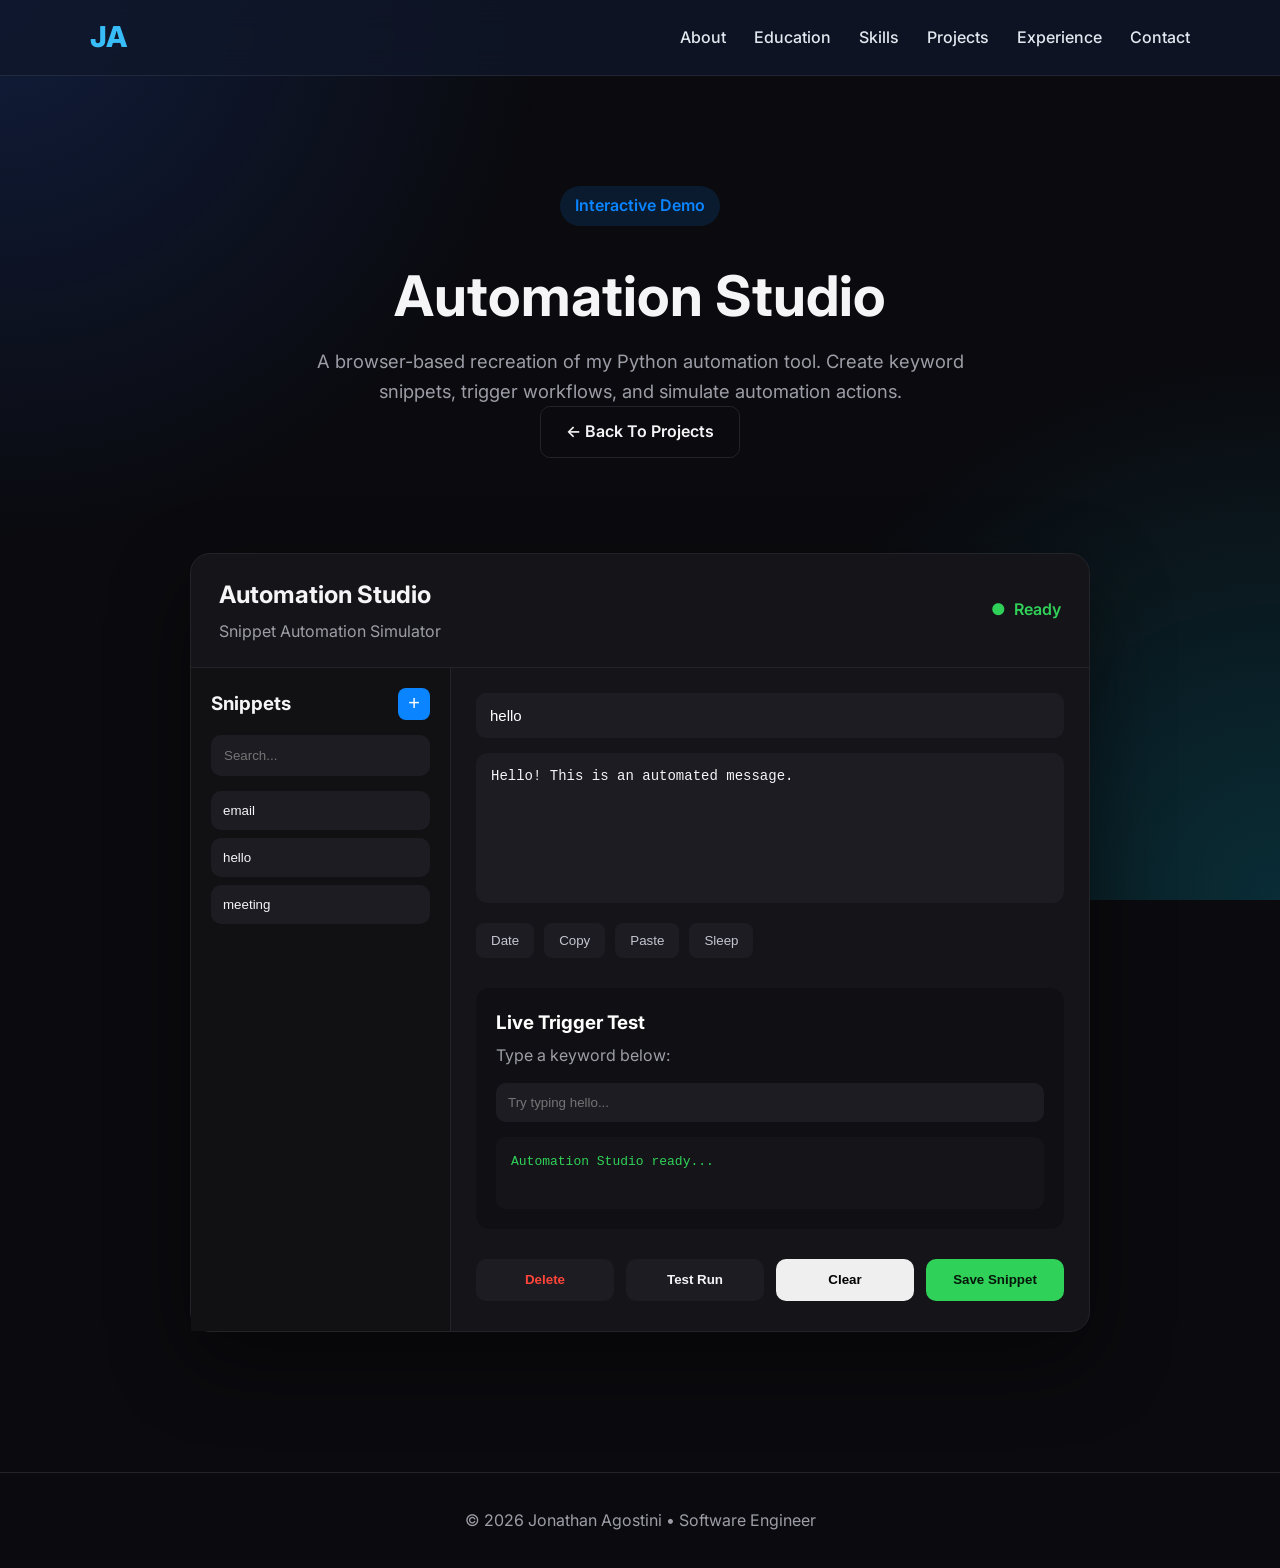
==== commit 188dcec6: "Add Education link to navigation Added Education link to navigation in index.html" ====
--- a/automation-studio/index.html
+++ b/automation-studio/index.html
@@ -47,31 +47,29 @@
 
 <nav>
 
-
 <a href="../index.html#about">
 About
 </a>
 
+<a href="../index.html#education">
+Education
+</a>
 
 <a href="../index.html#skills">
 Skills
 </a>
 
-
 <a href="../index.html#projects">
 Projects
 </a>
 
-
 <a href="../index.html#experience">
 Experience
 </a>
 
-
 <a href="../index.html#contact">
 Contact
 </a>
-
 
 </nav>
 
--- a/automation-studio/style.css
+++ b/automation-studio/style.css
@@ -50,80 +50,6 @@
 /* ==========================
    NAVBAR
 ========================== */
-
-
-.navbar{
-
-    position:sticky;
-
-    top:0;
-
-    z-index:1000;
-
-    background:rgba(11,11,15,.85);
-
-    backdrop-filter:blur(15px);
-
-    border-bottom:1px solid #232329;
-
-}
-
-
-
-.navbar .container{
-
-    height:70px;
-
-    display:flex;
-
-    align-items:center;
-
-    justify-content:space-between;
-
-}
-
-
-
-.logo{
-
-    color:#0a84ff;
-
-    font-size:1.8rem;
-
-    font-weight:800;
-
-}
-
-
-
-nav{
-
-    display:flex;
-
-    gap:25px;
-
-}
-
-
-
-nav a{
-
-    color:#c5c5d1;
-
-    text-decoration:none;
-
-    transition:.2s;
-
-}
-
-
-
-nav a:hover{
-
-    color:#0a84ff;
-
-}
-
 
 
 /* ==========================
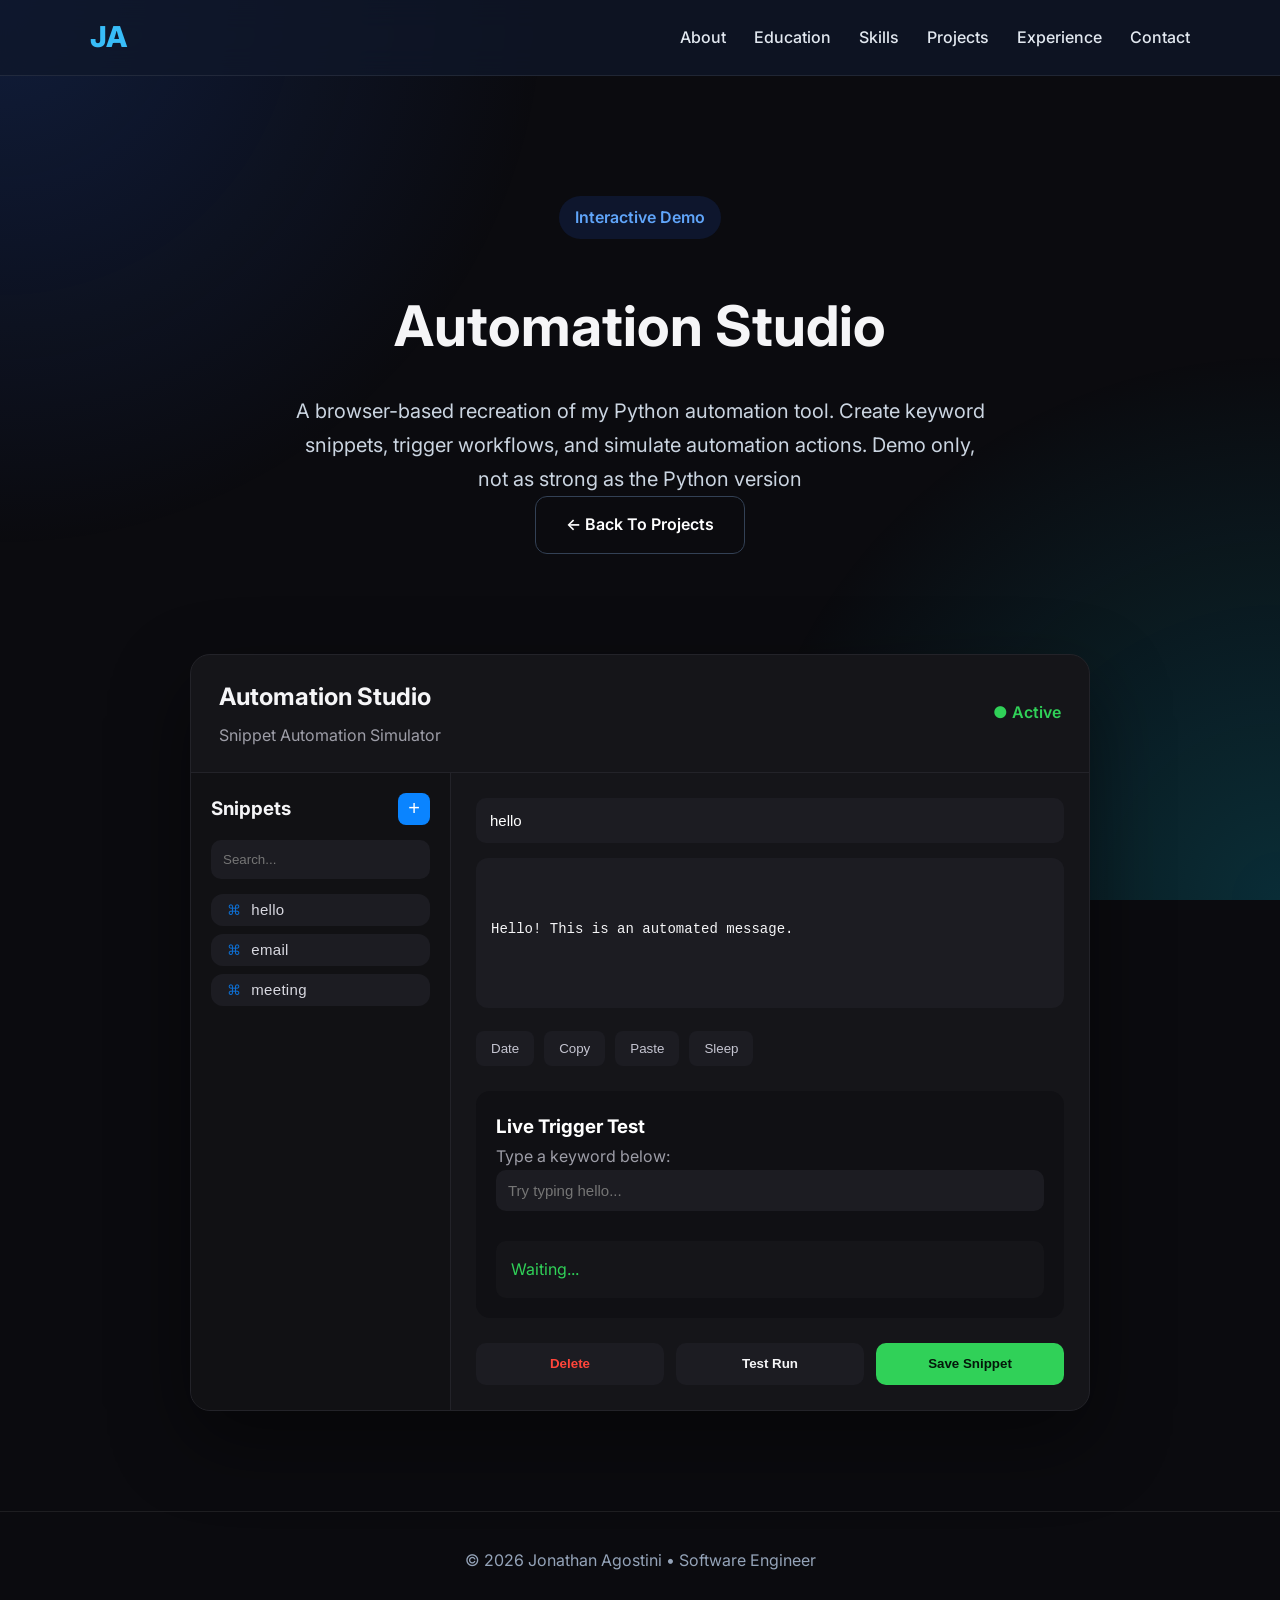
==== commit dcc1a029: "Refactor index.html for Automation Studio demo Updated HTML structure and styles for Automation Stud" ====
--- a/automation-studio/index.html
+++ b/automation-studio/index.html
@@ -9,39 +9,50 @@
 <meta name="viewport" content="width=device-width, initial-scale=1.0">
 
 
+
 <title>Automation Studio Demo | Jonathan Agostini</title>
 
 
-<!-- Main portfolio style -->
+
 <link rel="stylesheet" href="../style.css">
 
-<!-- Automation Studio demo style -->
 <link rel="stylesheet" href="style.css">
 
 
+
 <link rel="preconnect" href="https://fonts.googleapis.com">
 
 <link href="https://fonts.googleapis.com/css2?family=Inter:wght@300;400;500;600;700;800&display=swap" rel="stylesheet">
 
 
+
 </head>
 
 
+
+
+
 <body>
 
 
 
+
+
 <header class="navbar">
 
 
+
 <div class="container">
 
 
+
 <h2 class="logo">
 
 JA
 
 </h2>
+
+
 
 
 
@@ -74,7 +85,11 @@
 </nav>
 
 
-</div>
+
+
+
+</div>
+
 
 
 </header>
@@ -85,12 +100,22 @@
 
 
 
+
+
+
+
 <section class="demo-header">
 
 
+
+
+
 <div class="container">
 
 
+
+
+
 <p class="tag">
 
 Interactive Demo
@@ -99,6 +124,8 @@
 
 
 
+
+
 <h1>
 
 Automation Studio
@@ -108,12 +135,19 @@
 
 
 
+
 <p class="subtitle">
 
+
+
 A browser-based recreation of my Python automation tool.
 
 Create keyword snippets, trigger workflows, and simulate automation actions.
 
+Demo only, not as strong as the Python version
+
+
+
 </p>
 
 
@@ -128,28 +162,50 @@
 
 
 
-</div>
+
+
+</div>
+
+
+
 
 
 </section>
 
-<!-- ==========================
-     DEMO APPLICATION WINDOW
-========================== -->
+
+
+
+
+
+
+
+
+
+
 
 
 <section class="demo-section">
 
 
+
+
+
 <div class="automation-window">
 
 
 
+
+
 <div class="window-header">
 
 
+
+
+
 <div>
 
+
+
 <h2>
 
 Automation Studio
@@ -157,6 +213,7 @@
 </h2>
 
 
+
 <p>
 
 Snippet Automation Simulator
@@ -164,7 +221,10 @@
 </p>
 
 
-</div>
+
+</div>
+
+
 
 
 
@@ -173,6 +233,7 @@
 <div class="status">
 
 
+
 <span id="statusDot">
 
 ●
@@ -180,6 +241,7 @@
 </span>
 
 
+
 <span id="statusText">
 
 Active
@@ -187,11 +249,18 @@
 </span>
 
 
-</div>
-
-
-
-</div>
+
+</div>
+
+
+
+
+
+</div>
+
+
+
+
 
 
 
@@ -209,18 +278,20 @@
 
 
 
-<!-- ==========================
-     SIDEBAR
-========================== -->
+<!-- SIDEBAR -->
+
 
 
 <div class="sidebar">
 
 
 
+
+
 <div class="sidebar-title">
 
 
+
 <h3>
 
 Snippets
@@ -237,19 +308,23 @@
 
 
 
-</div>
-
-
-
-
-
-<input
+
+
+</div>
+
+
+
+
+
+
+
+<input 
 
 id="search"
 
 placeholder="Search..."
 
-oninput="searchSnippets()"
+onkeyup="searchSnippets()"
 
 >
 
@@ -258,44 +333,101 @@
 
 
 
-<!-- JavaScript fills this -->
 
 <div id="snippetList">
 
 
-</div>
-
-
-
-
-</div>
-
-<!-- ==========================
-     EDITOR AREA
-========================== -->
+
+
+
+<button onclick="loadSnippet('hello')">
+
+hello
+
+</button>
+
+
+
+
+
+<button onclick="loadSnippet('email')">
+
+email
+
+</button>
+
+
+
+
+
+<button onclick="loadSnippet('meeting')">
+
+meeting
+
+</button>
+
+
+
+
+
+
+
+</div>
+
+
+
+
+
+</div>
+
+
+
+
+
+
+
+
+
+
+
+
+
+
+
+<!-- EDITOR -->
+
+
+
 
 
 <div class="editor">
 
 
 
-<input
+
+
+<input 
 
 id="keyword"
 
 placeholder="Enter Keyword..."
 
+value="hello"
+
 >
 
 
 
 
 
-
 <textarea id="script">
 
+
+
 Hello! This is an automated message.
 
+
+
 </textarea>
 
 
@@ -304,80 +436,237 @@
 
 
 
+
+
 <div class="actions">
 
 
 
+
+
+<button onclick="insertCommand('{date}')">
+
+Date
+
+</button>
+
+
+
+
+
+<button onclick="insertCommand('{ctrl+c}')">
+
+Copy
+
+</button>
+
+
+
+
+
+<button onclick="insertCommand('{ctrl+v}')">
+
+Paste
+
+</button>
+
+
+
+
+
+<button onclick="insertCommand('{sleep:1}')">
+
+Sleep
+
+</button>
+
+
+
+
+
+</div>
+
+
+
+
+
+
+
+
+
+
+
+<div class="preview">
+
+
+
+
+
+<h3>
+
+Live Trigger Test
+
+</h3>
+
+
+
+
+
+<p>
+
+Type a keyword below:
+
+</p>
+
+
+
+
+
+<input 
+
+id="triggerBox"
+
+placeholder="Try typing hello..."
+
+onkeyup="checkTrigger()"
+
+>
+
+
+
+
+
+<div id="result">
+
+
+
+Waiting...
+
+
+
+</div>
+
+
+
+
+
+</div>
+
+
+
+
+
+
+
+
+
+
+
+
+
+
+
+<div class="buttons">
+
+
+
+
+
 <button 
-onclick="insertCommand('{date}')">
-
-Date
-
-</button>
-
-
-
-
-<button 
-onclick="insertCommand('{ctrl+c}')">
-
-Copy
-
-</button>
-
-
-
-
-<button 
-onclick="insertCommand('{ctrl+v}')">
-
-Paste
-
-</button>
-
-
-
-
-<button 
-onclick="insertCommand('{sleep:1}')">
-
-Sleep
-
-</button>
-
-
-
-</div>
-
-
-
-
-
-
-
-
-
-<!-- ==========================
-     LIVE TRIGGER TEST
-========================== -->
-
-
-<div class="preview">
-
-
-
-<h3>
-
-Live Trigger Test
-
-</h3>
+class="delete"
+onclick="deleteSnippet()">
+
+Delete
+
+</button>
+
+
+
+
+
+<button onclick="testRun()">
+
+Test Run
+
+</button>
+
+
+
+
+
+<button class="save"
+
+onclick="saveSnippet()">
+
+Save Snippet
+
+</button>
+
+
+
+
+
+</div>
+
+
+
+
+
+
+
+
+
+</div>
+
+
+
+
+
+</div>
+
+
+
+
+
+</div>
+
+
+
+
+
+
+
+</section>
+
+
+
+
+
+
+
+
+
+
+
+
+
+
+
+<footer>
+
+
+
+
+
+<div class="container">
+
 
 
 
 
 <p>
 
-Type a keyword below:
+© 2026 Jonathan Agostini • Software Engineer
 
 </p>
 
@@ -385,156 +674,9 @@
 
 
 
-<input
-
-id="triggerBox"
-
-placeholder="Try typing hello..."
-
-oninput="checkTrigger()"
-
->
-
-
-
-
-
-
-<div id="result">
-
-Waiting...
-
-</div>
-
-
-
-</div>
-
-
-
-
-
-
-
-
-
-<!-- ==========================
-     CONTROL BUTTONS
-========================== -->
-
-
-<div class="buttons">
-
-
-
-<button
-
-class="delete"
-
-onclick="deleteSnippet()">
-
-Delete
-
-</button>
-
-
-
-
-
-<button
-
-onclick="testRun()">
-
-Test Run
-
-</button>
-
-
-
-
-
-<button
-
-onclick="clearOutput()">
-
-Clear
-
-</button>
-
-
-
-
-
-<button
-
-class="save"
-
-onclick="saveSnippet()">
-
-Save Snippet
-
-</button>
-
-
-
-
-</div>
-
-
-
-
-
-
-</div>
-
-
-
-
-
-</div>
-
-
-
-
-
-</div>
-
-
-
-
-
-</section>
-
-
-
-
-
-
-
-
-
-<!-- ==========================
-     FOOTER
-========================== -->
-
-
-<footer>
-
-
-
-<div class="container">
-
-
-
-<p>
-
-© 2026 Jonathan Agostini • Software Engineer
-
-</p>
-
-
-
-</div>
+</div>
+
+
 
 
 
@@ -547,6 +689,7 @@
 
 
 
+
 <script src="script.js"></script>
 
 
@@ -554,4 +697,5 @@
 </body>
 
 
+
 </html>
--- a/automation-studio/style.css
+++ b/automation-studio/style.css
@@ -1,1319 +1,1241 @@
 /* ===================================
+
    AUTOMATION STUDIO DEMO PAGE
-   UPDATED STYLE PART 1
-=================================== */
+
+   =================================== */
+
+
+
+
+
+body {
+
+    background: #0b0b0f;
+
+}
+
+
+
+
+
+
+
+
+
+/* HEADER */
+
+
+
+.demo-header {
+
+    padding: 120px 0 60px;
+
+    text-align: center;
+
+}
+
+
+
+
+
+.demo-header h1 {
+
+    font-size: 56px;
+
+    margin: 20px 0;
+
+    color: #f5f5f7;
+
+}
+
+
+
+
+
+.demo-header .subtitle {
+
+    max-width: 700px;
+
+    margin: auto;
+
+}
+
+
+
+
+
+
+
+
+
+
+
+/* DEMO SECTION */
+
+
+
+.demo-section {
+
+
+
+    padding: 40px 0 100px;
+
+
+
+}
+
+
+
+
+
+
+
+
+
+
+
+/* MAIN APP WINDOW */
+
+
+
+.automation-window {
+
+
+
+    width: 900px;
+
+    max-width: 95%;
+
+
+
+    margin:auto;
+
+
+
+    background:#151519;
+
+
+
+    border:1px solid #232329;
+
+
+
+    border-radius:20px;
+
+
+
+    overflow:hidden;
+
+
+
+    box-shadow:
+
+    0 30px 80px rgba(0,0,0,.45);
+
+
+
+}
+
+
+
+
+
+
+
+
+
+
+
+
+
+
+
+/* WINDOW HEADER */
+
+
+
+.window-header {
+
+
+
+    display:flex;
+
+
+
+    justify-content:space-between;
+
+
+
+    align-items:center;
+
+
+
+    padding:22px 28px;
+
+
+
+    border-bottom:1px solid #232329;
+
+
+
+}
+
+
+
+
+
+
+
+.window-header h2 {
+
+
+
+    color:#f5f5f7;
+
+
+
+    margin:0;
+
+
+
+}
+
+
+
+
+
+
+
+.window-header p {
+
+
+
+    color:#9d9da7;
+
+
+
+    margin-top:5px;
+
+
+
+}
+
+
+
+
+
+
+
+
+
+
+
+.status {
+
+
+
+    color:#30d158;
+
+
+
+    font-weight:600;
+
+
+
+}
+
+
+
+
+
+#statusDot {
+
+
+
+    color:#30d158;
+
+
+
+}
+
+
+
+
+
+
+
+
+
+
+
+/* APP BODY */
+
+
+
+.studio-body {
+
+
+
+    display:flex;
+
+
+
+    min-height:500px;
+
+
+
+}
+
+
+
+
+
+
+
+
+
+
+
+/* SIDEBAR */
+
+
+
+.sidebar {
+
+
+
+    width:260px;
+
+
+
+    background:#111114;
+
+
+
+    border-right:1px solid #232329;
+
+
+
+    padding:20px;
+
+
+
+}
+
+
+
+
+
+
+
+
+
+
+
+.sidebar-title {
+
+
+
+    display:flex;
+
+
+
+    justify-content:space-between;
+
+
+
+    align-items:center;
+
+
+
+}
+
+
+
+
+
+
+
+.sidebar h3 {
+
+
+
+    color:#f5f5f7;
+
+
+
+}
+
+
+
+
+
+
+
+.sidebar button {
+
+
+
+    background:#0a84ff;
+
+
+
+    border:none;
+
+
+
+    color:white;
+
+
+
+    width:32px;
+
+
+
+    height:32px;
+
+
+
+    border-radius:8px;
+
+
+
+    cursor:pointer;
+
+
+
+    font-size:20px;
+
+
+
+}
+
+
+
+
+
+
+
+
+
+.sidebar input {
+
+
+
+    width:100%;
+
+
+
+    box-sizing:border-box;
+
+
+
+    margin:15px 0;
+
+
+
+    padding:12px;
+
+
+
+    background:#1c1c22;
+
+
+
+    border:none;
+
+
+
+    border-radius:10px;
+
+
+
+    color:white;
+
+
+
+}
+
+
+
+
+
+
+
+
+
 
 
 /* ==========================
-   RESET
+   SNIPPET BUTTONS
 ========================== */
 
-*{
-    margin:0;
-    padding:0;
+
+#snippetList button {
+
+
+    width:100%;
+
+    text-align:left;
+
+
+    margin-bottom:8px;
+
+
+    background:#1c1c22;
+
+
+    color:#d8d8e0;
+
+
+    border:1px solid transparent;
+
+
+    padding:13px 15px;
+
+
+    border-radius:12px;
+
+
+    cursor:pointer;
+
+
+    font-size:15px;
+
+
+    font-weight:500;
+
+
+    letter-spacing:.3px;
+
+
+    transition:.25s;
+
+
+    display:flex;
+
+
+    align-items:center;
+
+
+}
+
+
+
+/* small icon before snippet name */
+
+#snippetList button::before{
+
+
+    content:"⌘";
+
+
+    margin-right:10px;
+
+
+    color:#0a84ff;
+
+
+    font-size:14px;
+
+
+    opacity:.8;
+
+
+}
+
+
+
+#snippetList button:hover{
+
+
+    background:#25252d;
+
+
+    border-color:#0a84ff;
+
+
+    color:white;
+
+
+    transform:translateX(4px);
+
+
+}
+
+
+
+/* selected snippet */
+
+
+#snippetList button.selected{
+
+
+    background:#0a84ff !important;
+
+
+    color:white !important;
+
+
+    border-color:#0a84ff;
+
+
+    box-shadow:
+
+    0 8px 20px rgba(10,132,255,.25);
+
+
+}
+
+
+
+/* selected icon */
+
+
+#snippetList button.selected::before{
+
+
+    color:white;
+
+
+}
+
+
+
+
+
+
+
+
+
+
+
+
+
+
+
+
+/* EDITOR */
+
+
+
+.editor {
+
+
+
+    flex:1;
+
+
+
+    padding:25px;
+
+
+
+}
+
+
+
+
+
+
+
+
+
+.editor input {
+
+
+
+
+
+    width:100%;
+
+
+
     box-sizing:border-box;
-}
-
-
-
-body{
-
-    background:#0b0b0f;
+
+
+
+    padding:14px;
+
+
+
+    background:#1c1c22;
+
+
+
+    color:white;
+
+
+
+    border:none;
+
+
+
+    border-radius:10px;
+
+
+
+    margin-bottom:15px;
+
+
+
+    font-size:15px;
+
+
+
+}
+
+
+
+
+
+
+
+
+
+textarea {
+
+
+
+
+
+    width:100%;
+
+
+
+    height:150px;
+
+
+
+    box-sizing:border-box;
+
+
+
+    resize:none;
+
+
+
+    background:#1c1c22;
+
+
 
     color:#f5f5f7;
 
-    font-family:'Inter',sans-serif;
-
-    line-height:1.6;
-
-    overflow-x:hidden;
-
-}
-
-
-
+
+
+    border:none;
+
+
+
+    border-radius:12px;
+
+
+
+    padding:15px;
+
+
+
+    font-family:monospace;
+
+
+
+    font-size:14px;
+
+
+
+}
+
+
+
+
+
+
+
+
+
+
+
+/* ACTION BUTTONS */
+
+
+
+
+
+.actions {
+
+
+
+    display:flex;
+
+
+
+    gap:10px;
+
+
+
+    margin-top:15px;
+
+
+
+    flex-wrap:wrap;
+
+
+
+}
+
+
+
+
+
+
+
+.actions button {
+
+
+
+
+
+    background:#1c1c22;
+
+
+
+    border:none;
+
+
+
+    color:#c5c5d1;
+
+
+
+    padding:10px 15px;
+
+
+
+    border-radius:8px;
+
+
+
+    cursor:pointer;
+
+
+
+}
+
+
+
+
+
+
+
+.actions button:hover {
+
+
+
+    background:#0a84ff;
+
+
+
+    color:white;
+
+
+
+}
+
+
+
+
+
+
+
+
+
+
+
+
+
+
+
+
+
+/* TEST AREA */
+
+
+
+
+
+.preview {
+
+
+
+
+
+    margin-top:25px;
+
+
+
+    background:#101014;
+
+
+
+    border-radius:14px;
+
+
+
+    padding:20px;
+
+
+
+}
+
+
+
+
+
+
+
+.preview h3 {
+
+
+
+    color:white;
+
+
+
+}
+
+
+
+
+
+
+
+.preview p {
+
+
+
+    color:#9d9da7;
+
+
+
+}
+
+
+
+
+
+
+
+
+
+.preview input {
+
+
+
+
+
+    width:100%;
+
+
+
+    box-sizing:border-box;
+
+
+
+    padding:12px;
+
+
+
+    background:#1c1c22;
+
+
+
+    border:none;
+
+
+
+    border-radius:10px;
+
+
+
+    color:white;
+
+
+
+}
+
+
+
+
+
+
+
+
+
+
+
+#result {
+
+
+
+
+
+    margin-top:15px;
+
+
+
+    padding:15px;
+
+
+
+    border-radius:10px;
+
+
+
+    background:#151519;
+
+
+
+    color:#30d158;
+
+
+
+    min-height:20px;
+
+
+
+}
+
+
+
+
+
+
+
+
+
+
+
+
+
+
+
+
+
+
+
+/* BOTTOM BUTTONS */
+
+
+
+
+
+.buttons {
+
+
+
+    display:flex;
+
+
+
+    gap:12px;
+
+
+
+    margin-top:25px;
+
+
+
+}
+
+
+
+
+
+
+
+.buttons button {
+
+
+
+
+
+    flex:1;
+
+
+
+    height:42px;
+
+
+
+    border:none;
+
+
+
+    border-radius:10px;
+
+
+
+    cursor:pointer;
+
+
+
+    font-weight:600;
+
+
+
+}
+
+
+
+
+
+
+
+
+
+.delete {
+
+
+
+    background:#1c1c22;
+
+
+
+    color:#ff453a;
+
+
+
+}
+
+
+
+
+
+
+
+.buttons button:nth-child(2){
+
+
+
+    background:#1c1c22;
+
+
+
+    color:#f5f5f7;
+
+
+
+}
+
+
+
+
+
+
+
+.save {
+
+
+
+    background:#30d158;
+
+
+
+    color:#04170a;
+
+
+
+}
+
+
+
+
+
+
+
+
+
+
+
+
+
+/* MOBILE */
+
+
+
+@media(max-width:800px){
+
+
+
+
+
+.studio-body {
+
+
+
+    flex-direction:column;
+
+
+
+}
+
+
+
+
+
+
+
+.sidebar {
+
+
+
+    width:auto;
+
+
+
+    border-right:none;
+
+
+
+    border-bottom:1px solid #232329;
+
+
+
+}
+
+
+
+
+
+.demo-header h1 {
+
+
+
+    font-size:40px;
+
+
+
+}
+#snippetList button.selected{
+
+    background:#0a84ff;
+
+    color:white;
+
+}
+
+
+
+
+}
 /* ==========================
-   CONTAINER
+   SELECTED SNIPPET
 ========================== */
 
-
-.container{
-
-    width:min(1100px,92%);
-
-    margin:auto;
-
-}
-
-
-
-/* ==========================
-   NAVBAR
-========================== */
-
-
-/* ==========================
-   HEADER
-========================== */
-
-
-.demo-header{
-
-    padding:110px 0 55px;
-
-    text-align:center;
-
-}
-
-
-
-.demo-header h1{
-
-    font-size:56px;
-
-    line-height:1.1;
-
-    margin:20px 0;
-
-    color:#f5f5f7;
-
-}
-
-
-
-.demo-header .subtitle{
-
-    max-width:700px;
-
-    margin:auto;
-
-    color:#9d9da7;
-
-    font-size:1.15rem;
-
-}
-
-
-
-/* ==========================
-   TAG
-========================== */
-
-
-.tag{
-
-    display:inline-block;
-
-    padding:7px 15px;
-
-    border-radius:50px;
-
-    background:#0a84ff22;
-
-    color:#0a84ff;
-
-    font-weight:600;
-
-}
-
-
-
-/* ==========================
-   BUTTON BASE
-========================== */
-
-
-.btn{
-
-    display:inline-flex;
-
-    justify-content:center;
-
-    align-items:center;
-
-    padding:12px 25px;
-
-    border-radius:10px;
-
-    text-decoration:none;
-
-    font-weight:600;
-
-    cursor:pointer;
-
-    transition:.25s;
-
-}
-
-
-
-.primary{
-
-    background:#0a84ff;
-
-    color:white;
-
-}
-
-
-
-.primary:hover{
-
-    transform:translateY(-3px);
-
-    background:#409cff;
-
-}
-
-
-
-.secondary{
-
-    border:1px solid #232329;
-
-    color:#f5f5f7;
-
-}
-
-
-
-.secondary:hover{
-
-    background:#1c1c22;
-
-}
-
-
-
-/* ==========================
-   DEMO SECTION
-========================== */
-
-
-.demo-section{
-
-    padding:40px 0 100px;
-
-}
-
-
-
-/* ==========================
-   MAIN APP WINDOW
-========================== */
-
-
-.automation-window{
-
-    width:900px;
-
-    max-width:95%;
-
-    margin:auto;
-
-    background:#151519;
-
-    border:1px solid #232329;
-
-    border-radius:20px;
-
-    overflow:hidden;
-
-    box-shadow:
-
-    0 30px 80px rgba(0,0,0,.45);
-
-}
-
-
-
-/* ==========================
-   WINDOW HEADER
-========================== */
-
-
-.window-header{
-
-    display:flex;
-
-    justify-content:space-between;
-
-    align-items:center;
-
-    padding:22px 28px;
-
-    border-bottom:1px solid #232329;
-
-}
-
-
-
-.window-header h2{
-
-    color:#f5f5f7;
-
-    margin:0;
-
-}
-
-
-
-.window-header p{
-
-    color:#9d9da7;
-
-    margin-top:5px;
-
-}
-
-
-
-.status{
-
-    color:#30d158;
-
-    font-weight:600;
-
-    display:flex;
-
-    gap:8px;
-
-    align-items:center;
-
-}
-
-
-
-#statusDot{
-
-    color:#30d158;
-
-    animation:pulse 2s infinite;
-
-}
-
-
-
-@keyframes pulse{
-
-    0%{
-        opacity:1;
-    }
-
-    50%{
-        opacity:.4;
-    }
-
-    100%{
-        opacity:1;
-    }
-
-}
-
-
-
-/* ==========================
-   APP BODY
-========================== */
-
-
-.studio-body{
-
-    display:flex;
-
-    min-height:500px;
-
-    height:auto;
-
-}
-
-
-
-/* ==========================
-   SIDEBAR
-========================== */
-
-
-.sidebar{
-
-    width:260px;
-
-    flex-shrink:0;
-
-    background:#111114;
-
-    border-right:1px solid #232329;
-
-    padding:20px;
-
-}
-
-
-
-.sidebar-title{
-
-    display:flex;
-
-    justify-content:space-between;
-
-    align-items:center;
-
-}
-
-
-
-.sidebar h3{
-
-    color:#f5f5f7;
-
-}
-
-
-
-.sidebar-title button{
-
-    background:#0a84ff;
-
-    border:none;
-
-    color:white;
-
-    width:32px;
-
-    height:32px;
-
-    border-radius:8px;
-
-    cursor:pointer;
-
-    font-size:20px;
-
-}
-
-
-
-.sidebar-title button:hover{
-
-    background:#409cff;
-
-}
-
-/* ==========================
-   SIDEBAR SEARCH
-========================== */
-
-
-#search{
-
-    width:100%;
-
-    box-sizing:border-box;
-
-    margin:15px 0;
-
-    padding:12px;
-
-    background:#1c1c22;
-
-    border:1px solid transparent;
-
-    border-radius:10px;
-
-    color:white;
-
-    outline:none;
-
-}
-
-
-
-#search:focus{
-
-    border-color:#0a84ff;
-
-}
-
-
-
-
-
-/* ==========================
-   SNIPPET LIST
-========================== */
-
-
-#snippetList{
-
-    display:flex;
-
-    flex-direction:column;
-
-    gap:8px;
-
-}
-
-
-
-#snippetList button{
-
-    width:100%;
-
-    text-align:left;
-
-    background:#1c1c22;
-
-    color:#f5f5f7;
-
-    border:none;
-
-    padding:12px;
-
-    border-radius:10px;
-
-    cursor:pointer;
-
-    transition:.2s;
-
-}
-
-
-
-#snippetList button:hover{
-
-    background:#0a84ff;
-
-    color:white;
-
-}
-
-
-
-
-
-/* ==========================
-   EDITOR AREA
-========================== */
-
-
-.editor{
-
-    flex:1;
-
-    min-width:0;
-
-    padding:25px;
-
-    display:flex;
-
-    flex-direction:column;
-
-    gap:15px;
-
-}
-
-
-
-
-
-/* ==========================
-   INPUTS
-========================== */
-
-
-#keyword{
-
-    width:100%;
-
-    box-sizing:border-box;
-
-    padding:14px;
-
-    background:#1c1c22;
-
-    color:white;
-
-    border:none;
-
-    border-radius:10px;
-
-    font-size:15px;
-
-    outline:none;
-
-}
-
-
-
-#keyword:focus{
-
-    outline:1px solid #0a84ff;
-
-}
-
-
-
-
-
-/* ==========================
-   SCRIPT TEXT AREA
-========================== */
-
-
-#script{
-
-    width:100%;
-
-    height:150px;
-
-    min-height:150px;
-
-    resize:none;
-
-    box-sizing:border-box;
-
-    background:#1c1c22;
-
-    color:#f5f5f7;
-
-    border:none;
-
-    border-radius:12px;
-
-    padding:15px;
-
-    font-family:monospace;
-
-    font-size:14px;
-
-    outline:none;
-
-}
-
-
-
-#script:focus{
-
-    outline:1px solid #0a84ff;
-
-}
-
-
-
-
-
-/* ==========================
-   COMMAND BUTTONS
-========================== */
-
-
-.actions{
-
-    display:flex;
-
-    gap:10px;
-
-    margin-top:5px;
-
-    flex-wrap:wrap;
-
-}
-
-
-
-.actions button{
-
-    background:#1c1c22;
-
-    border:none;
-
-    color:#c5c5d1;
-
-    padding:10px 15px;
-
-    border-radius:8px;
-
-    cursor:pointer;
-
-    transition:.2s;
-
-}
-
-
-
-.actions button:hover{
-
-    background:#0a84ff;
-
-    color:white;
-
-}
-
-
-
-
-
-/* ==========================
-   PREVIEW AREA
-========================== */
-
-
-.preview{
-
-    margin-top:15px;
-
-    background:#101014;
-
-    border-radius:14px;
-
-    padding:20px;
-
-}
-
-
-
-.preview h3{
-
-    color:white;
-
-    margin-bottom:5px;
-
-}
-
-
-
-.preview p{
-
-    color:#9d9da7;
-
-    margin-bottom:15px;
-
-}
-
-
-
-
-
-/* ==========================
-   TRIGGER BOX
-========================== */
-
-
-#triggerBox{
-
-    width:100%;
-
-    box-sizing:border-box;
-
-    padding:12px;
-
-    background:#1c1c22;
-
-    color:white;
-
-    border:none;
-
-    border-radius:10px;
-
-    outline:none;
-
-}
-
-
-
-#triggerBox:focus{
-
-    outline:1px solid #0a84ff;
-
-}
-
-
-
-
-
-/* ==========================
-   RESULT OUTPUT
-========================== */
-
-
-#result{
-
-    margin-top:15px;
-
-    padding:15px;
-
-    border-radius:10px;
-
-    background:#151519;
-
-    color:#30d158;
-
-    min-height:45px;
-
-    max-height:100px;
-
-    overflow:hidden;
-
-    font-family:monospace;
-
-    white-space:pre-wrap;
-
-}
-
-
-
-
-
-/* ==========================
-   BOTTOM BUTTON AREA
-========================== */
-
-
-.buttons{
-
-    display:flex;
-
-    gap:12px;
-
-    margin-top:15px;
-
-    padding-bottom:5px;
-
-}
-
-
-
-.buttons button{
-
-    flex:1;
-
-    height:42px;
-
-    border:none;
-
-    border-radius:10px;
-
-    cursor:pointer;
-
-    font-weight:600;
-
-    transition:.2s;
-
-}
-
-
-
-
-
-/* DELETE */
-
-
-.delete{
-
-    background:#1c1c22;
-
-    color:#ff453a;
-
-}
-
-
-
-.delete:hover{
-
-    background:#ff453a;
-
-    color:white;
-
-}
-
-
-
-
-
-/* TEST BUTTON */
-
-
-.buttons button:nth-child(2){
-
-    background:#1c1c22;
-
-    color:#f5f5f7;
-
-}
-
-
-
-.buttons button:nth-child(2):hover{
-
-    background:#33333b;
-
-}
-
-
-
-
-
-/* SAVE */
-
-
-.save{
-
-    background:#30d158;
-
-    color:#04170a;
-
-}
-
-
-
-.save:hover{
-
-    background:#34e36a;
-
-}
-
-
-
-
-
-/* ==========================
-   KEEP APP COMPACT
-========================== */
-
-
-.automation-window{
-
-    overflow:visible;
-
-}
-
-
-
-.studio-body{
-
-    overflow:visible;
-
-}
-
-
-
-.editor{
-
-    overflow:visible;
-
-}
-
-
-
-
-
-/* Prevent browser from
-   shrinking controls */
-
-.actions button,
-.buttons button,
-.sidebar button{
-
-    flex-shrink:0;
-
-}
-
-/* ==========================
-   FOOTER
-========================== */
-
-
-footer{
-
-    border-top:1px solid #232329;
-
-    padding:35px 0;
-
-    text-align:center;
-
-    color:#9d9da7;
-
-}
-
-
-
-
-
-/* ==========================
-   PAGE SPACING FIXES
-========================== */
-
-
-/*
-   Keeps the demo a fixed app-like
-   window instead of becoming a
-   giant stretched webpage
-*/
-
-
-.demo-section{
-
-    display:flex;
-
-    justify-content:center;
-
-}
-
-
-
-.automation-window{
-
-    margin-bottom:40px;
-
-}
-
-
-
-/*
-   Prevents buttons from being
-   pushed outside the window
-*/
-
-
-.editor{
-
-    min-height:0;
-
-}
-
-
-
-.buttons{
-
-    flex-shrink:0;
-
-}
-
-
-
-
-
-/* ==========================
-   MOBILE LAYOUT
-========================== */
-
-
-@media(max-width:900px){
-
-
-    .studio-body{
-
-        flex-direction:column;
-
-    }
-
-
-
-    .sidebar{
-
-        width:100%;
-
-        border-right:none;
-
-        border-bottom:1px solid #232329;
-
-    }
-
-
-
-    .demo-header h1{
-
-        font-size:42px;
-
-    }
-
-
-
-    .automation-window{
-
-        width:95%;
-
-    }
-
-
-
-}
-
-
-
-
-
-@media(max-width:650px){
-
-
-    .navbar .container{
-
-        height:auto;
-
-        padding:15px 0;
-
-        flex-direction:column;
-
-        gap:15px;
-
-    }
-
-
-
-    nav{
-
-        flex-wrap:wrap;
-
-        justify-content:center;
-
-    }
-
-
-
-    .demo-header{
-
-        padding:70px 0 40px;
-
-    }
-
-
-
-    .demo-header h1{
-
-        font-size:34px;
-
-    }
-
-
-
-    .demo-header .subtitle{
-
-        font-size:1rem;
-
-    }
-
-
-
-    .window-header{
-
-        flex-direction:column;
-
-        align-items:flex-start;
-
-        gap:15px;
-
-    }
-
-
-
-    .editor{
-
-        padding:20px;
-
-    }
-
-
-
-    .actions{
-
-        gap:8px;
-
-    }
-
-
-
-    .actions button{
-
-        flex:1;
-
-        min-width:120px;
-
-    }
-
-
-
-    .buttons{
-
-        flex-direction:column;
-
-    }
-
-
-
-    .buttons button{
-
-        width:100%;
-
-    }
-
-
-}
-
-
-
-
-
-/* ==========================
-   SMALL PHONES
-========================== */
-
-
-@media(max-width:420px){
-
-
-    .sidebar{
-
-        padding:15px;
-
-    }
-
-
-
-    .editor{
-
-        padding:15px;
-
-    }
-
-
-
-    .demo-header h1{
-
-        font-size:30px;
-
-    }
-
-
-
-    .actions button{
-
-        width:100%;
-
-    }
-
-
-
-}
-
-
-
-
-
-/* ==========================
-   SCROLLBAR ONLY FOR PAGE
-========================== */
-
-
-/*
-   Important:
-   The app itself has no scroll.
-   The website page can scroll normally.
-*/
-
-
-html{
-
-    overflow-y:auto;
-
-}
-
-
-
-body{
-
-    overflow-x:hidden;
-
-}
-
-
-
-
-
-/* ==========================
-   CLEAN GLASS EFFECT
-========================== */
-
-
-.automation-window{
-
-    backdrop-filter:blur(20px);
-
-}
-
-
-
-
-
-/* ==========================
-   HOVER POLISH
-========================== */
-
-
-#snippetList button,
-.actions button,
-.buttons button{
-
-    transform:translateY(0);
-
-}
-
-
-
-#snippetList button:hover,
-.actions button:hover,
-.buttons button:hover{
-
-    transform:translateY(-2px);
-
-}
-
-
-
-
-
-/* ==========================
-   FINAL ALIGNMENT FIX
-========================== */
-
-
-/*
-   Stops the editor area from
-   forcing the app taller than
-   the visible demo window
-*/
-
-
-.editor textarea,
-#script{
-
-    flex-shrink:0;
-
-}
-
-
-
-.preview{
-
-    flex-shrink:0;
-
-}
-
-
-
-/*
-   Keeps bottom controls visible
-*/
-
-
-.buttons{
-
-    position:relative;
-
-    z-index:5;
-
-}
-
-
-
-/* ==========================
-   END AUTOMATION STUDIO STYLE
-========================== */
+#snippetList button.selected{
+
+    background:#0a84ff !important;
+
+    color:white !important;
+
+}
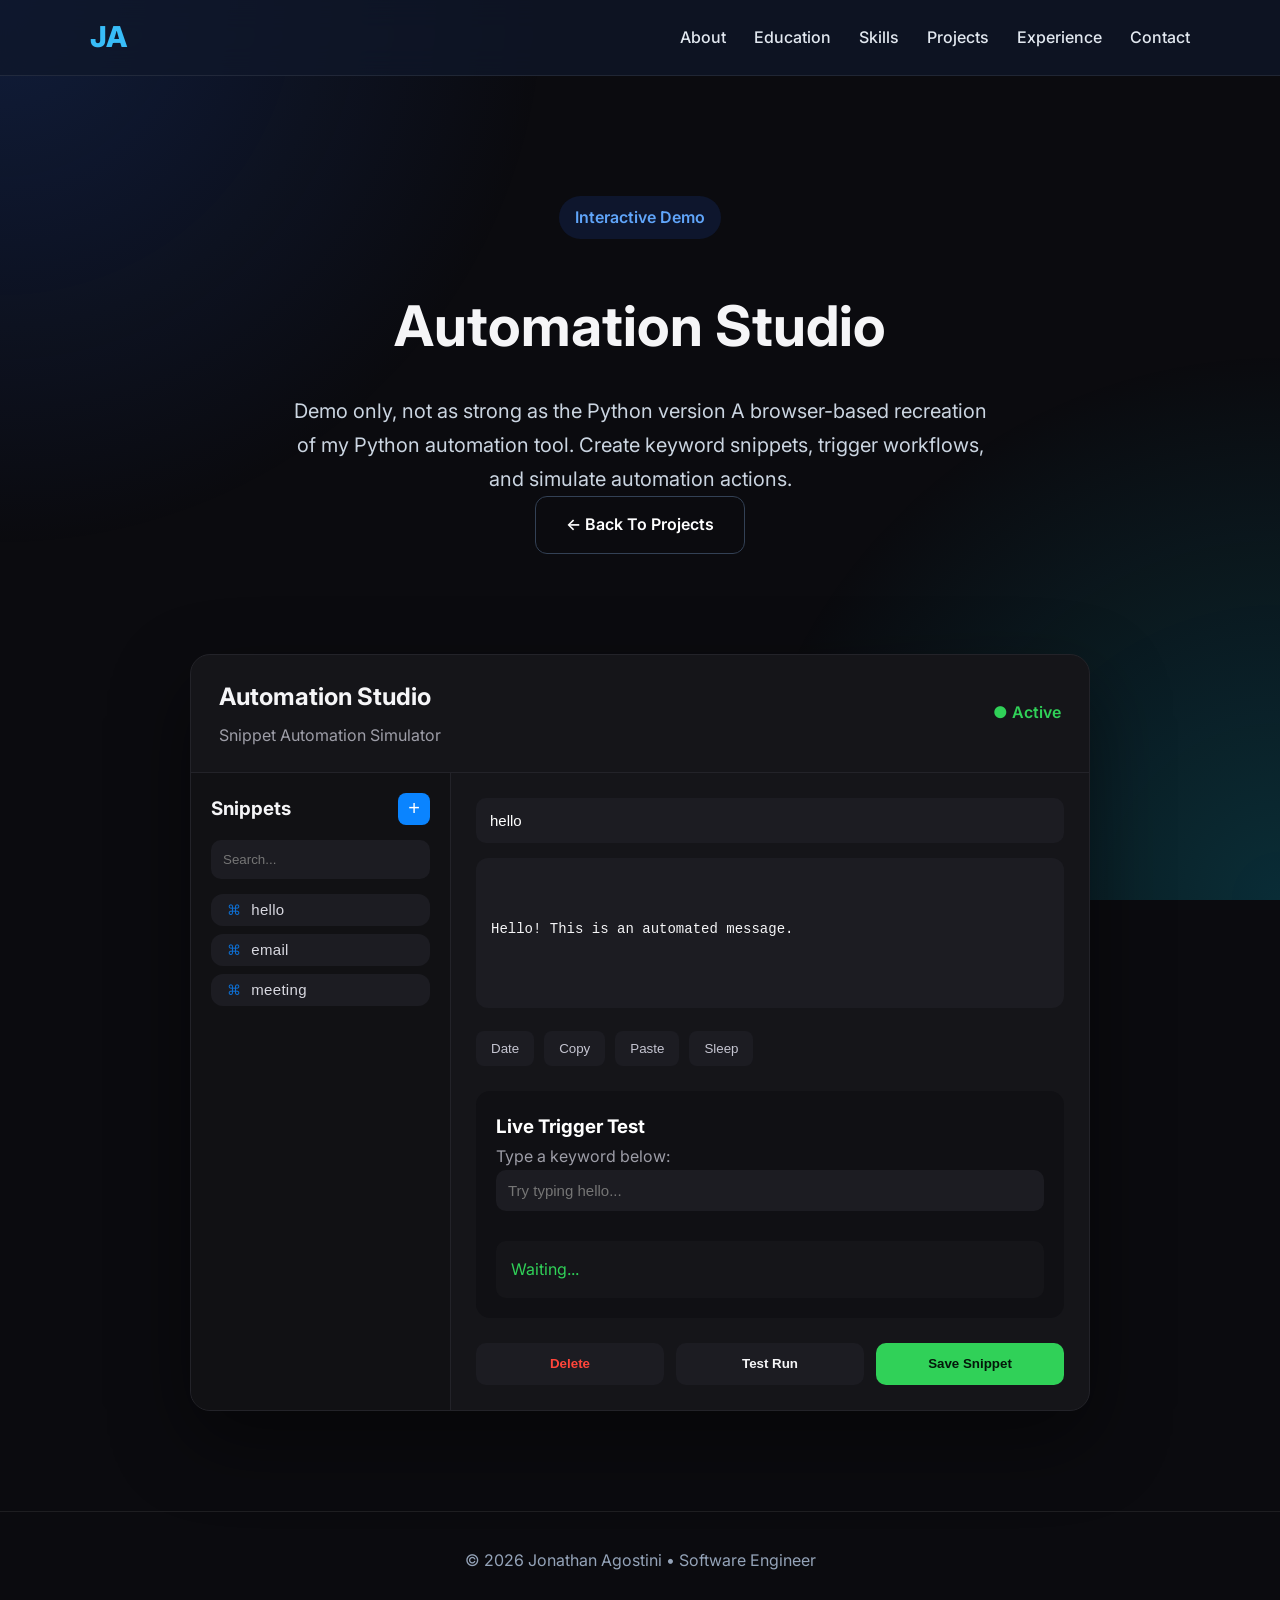
==== commit 1e9e134d: "Clarify demo limitations in subtitle Updated subtitle to clarify the demo's limitations compared to " ====
--- a/automation-studio/index.html
+++ b/automation-studio/index.html
@@ -139,12 +139,12 @@
 <p class="subtitle">
 
 
-
+Demo only, not as strong as the Python version
 A browser-based recreation of my Python automation tool.
 
 Create keyword snippets, trigger workflows, and simulate automation actions.
 
-Demo only, not as strong as the Python version
+
 
 
 
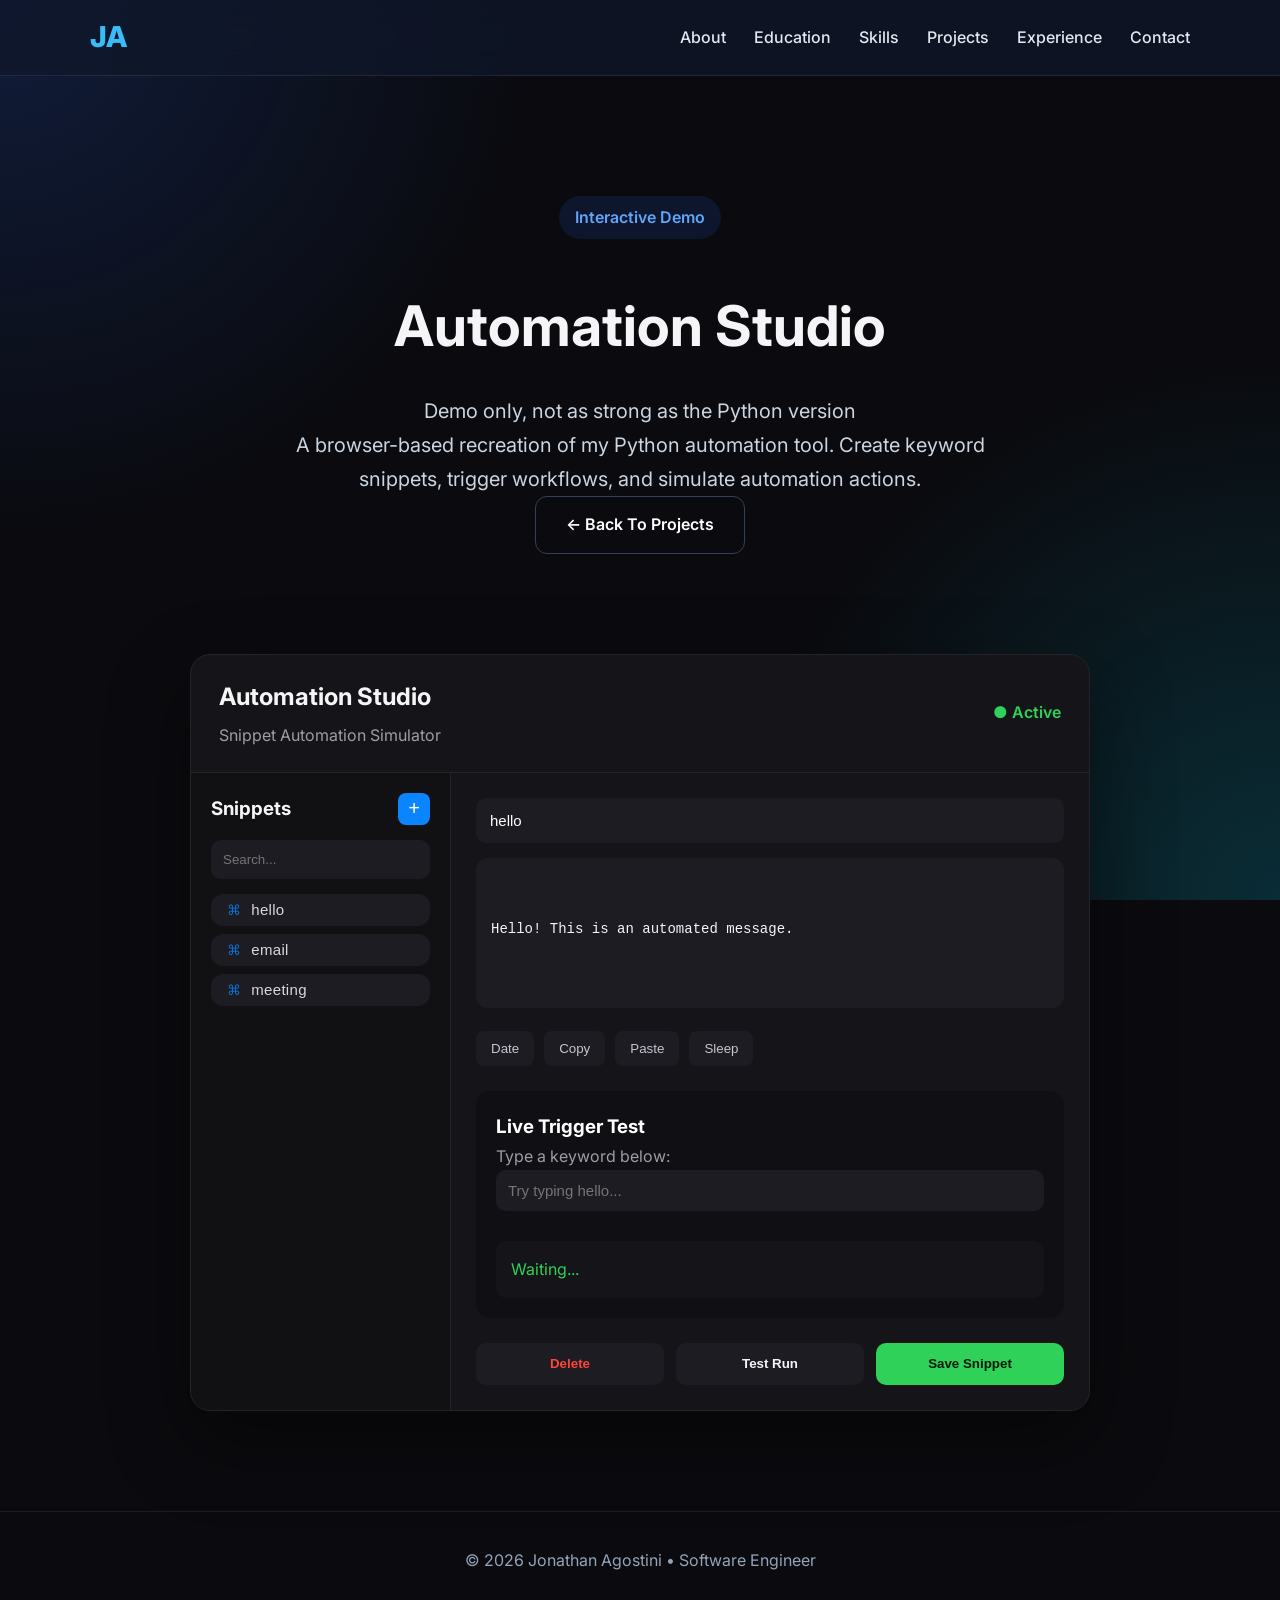
==== commit f7c838a6: "Improve demo description formatting in index.html Added a line break for better formatting in the de" ====
--- a/automation-studio/index.html
+++ b/automation-studio/index.html
@@ -139,7 +139,7 @@
 <p class="subtitle">
 
 
-Demo only, not as strong as the Python version
+Demo only, not as strong as the Python version <br>
 A browser-based recreation of my Python automation tool.
 
 Create keyword snippets, trigger workflows, and simulate automation actions.
